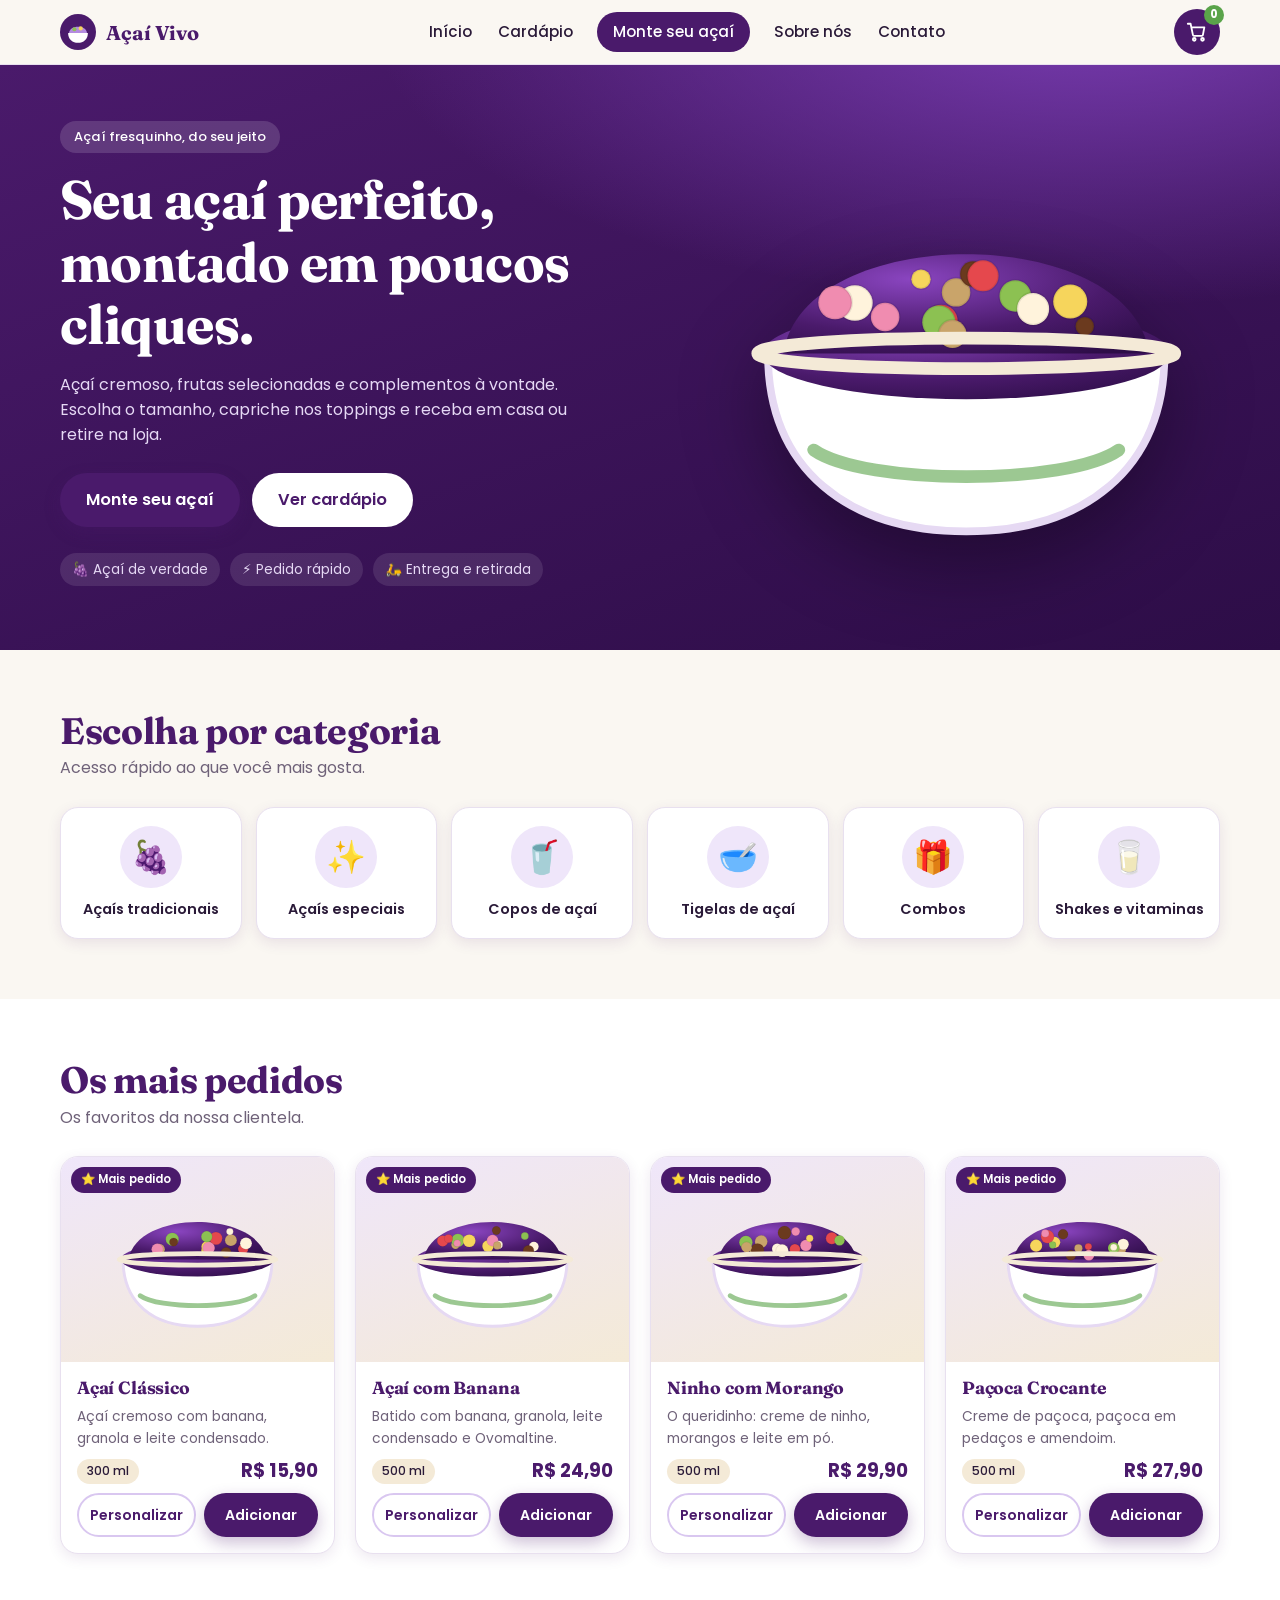
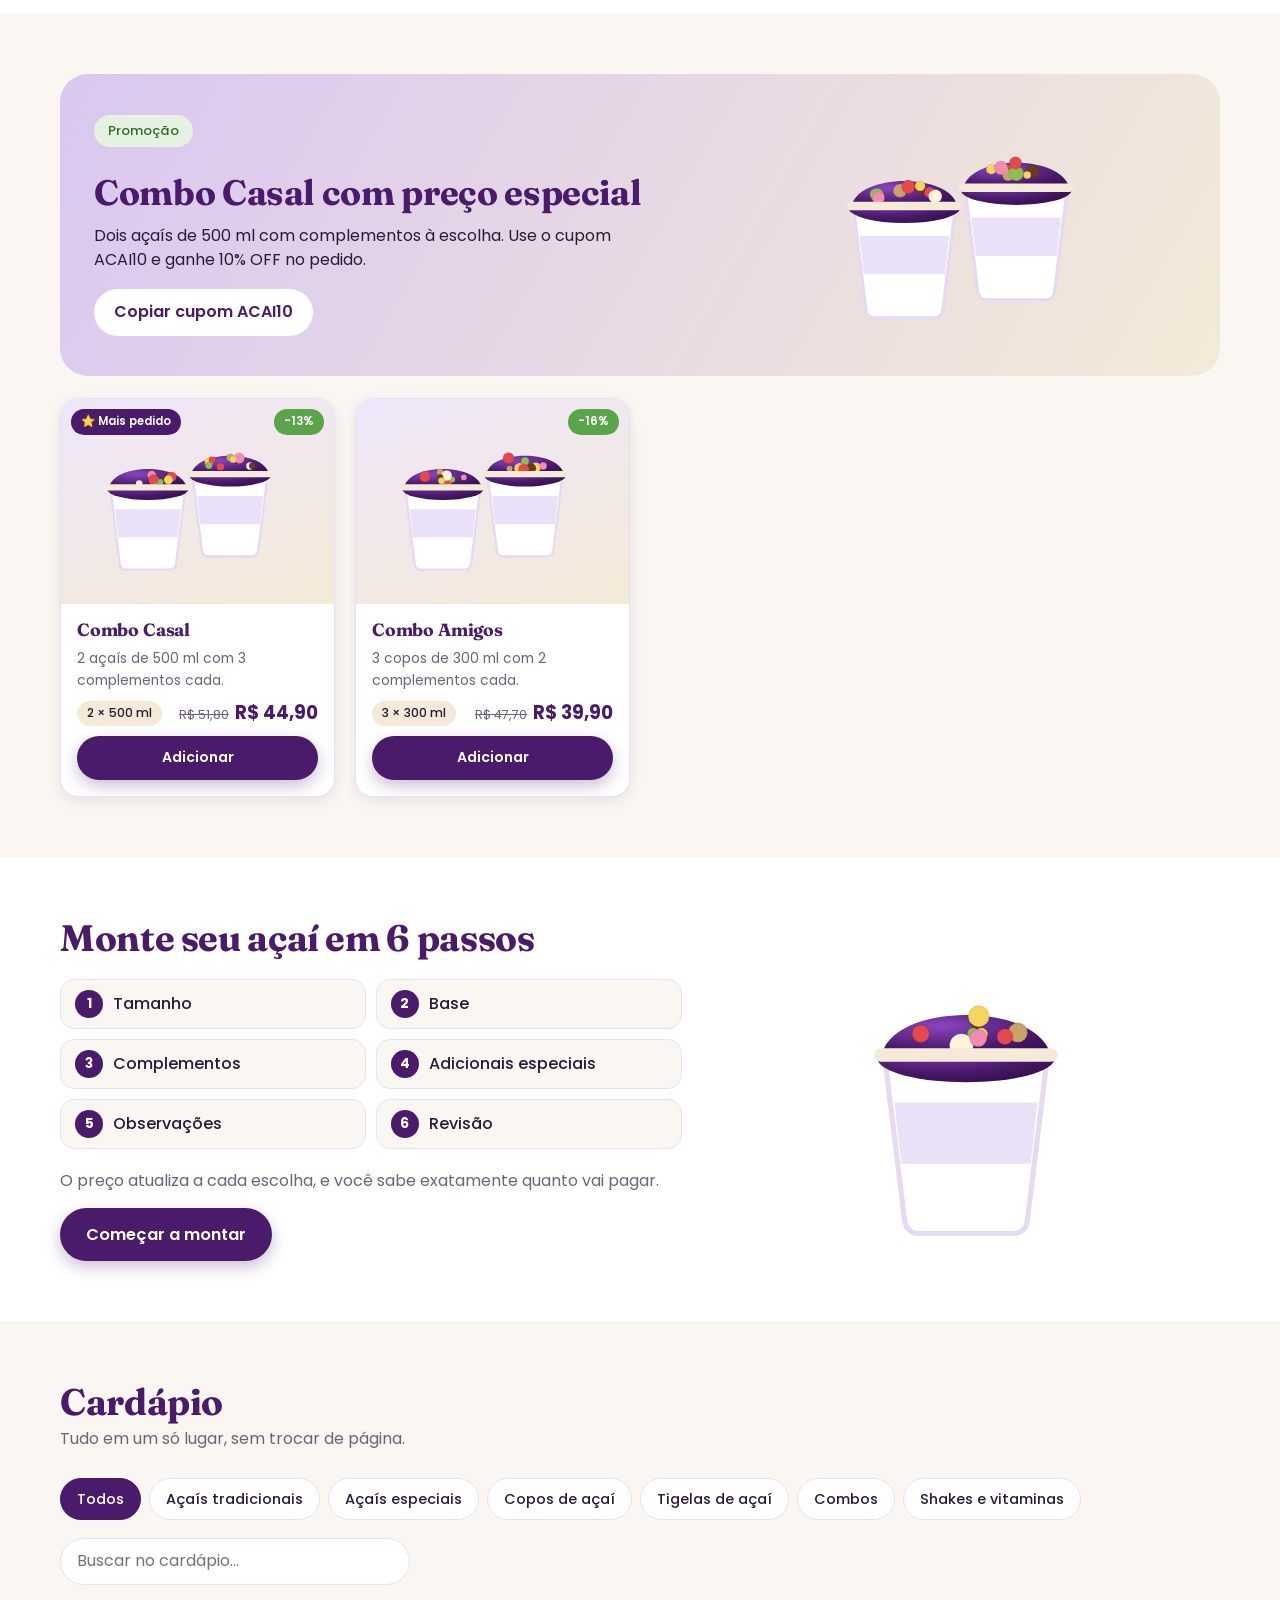
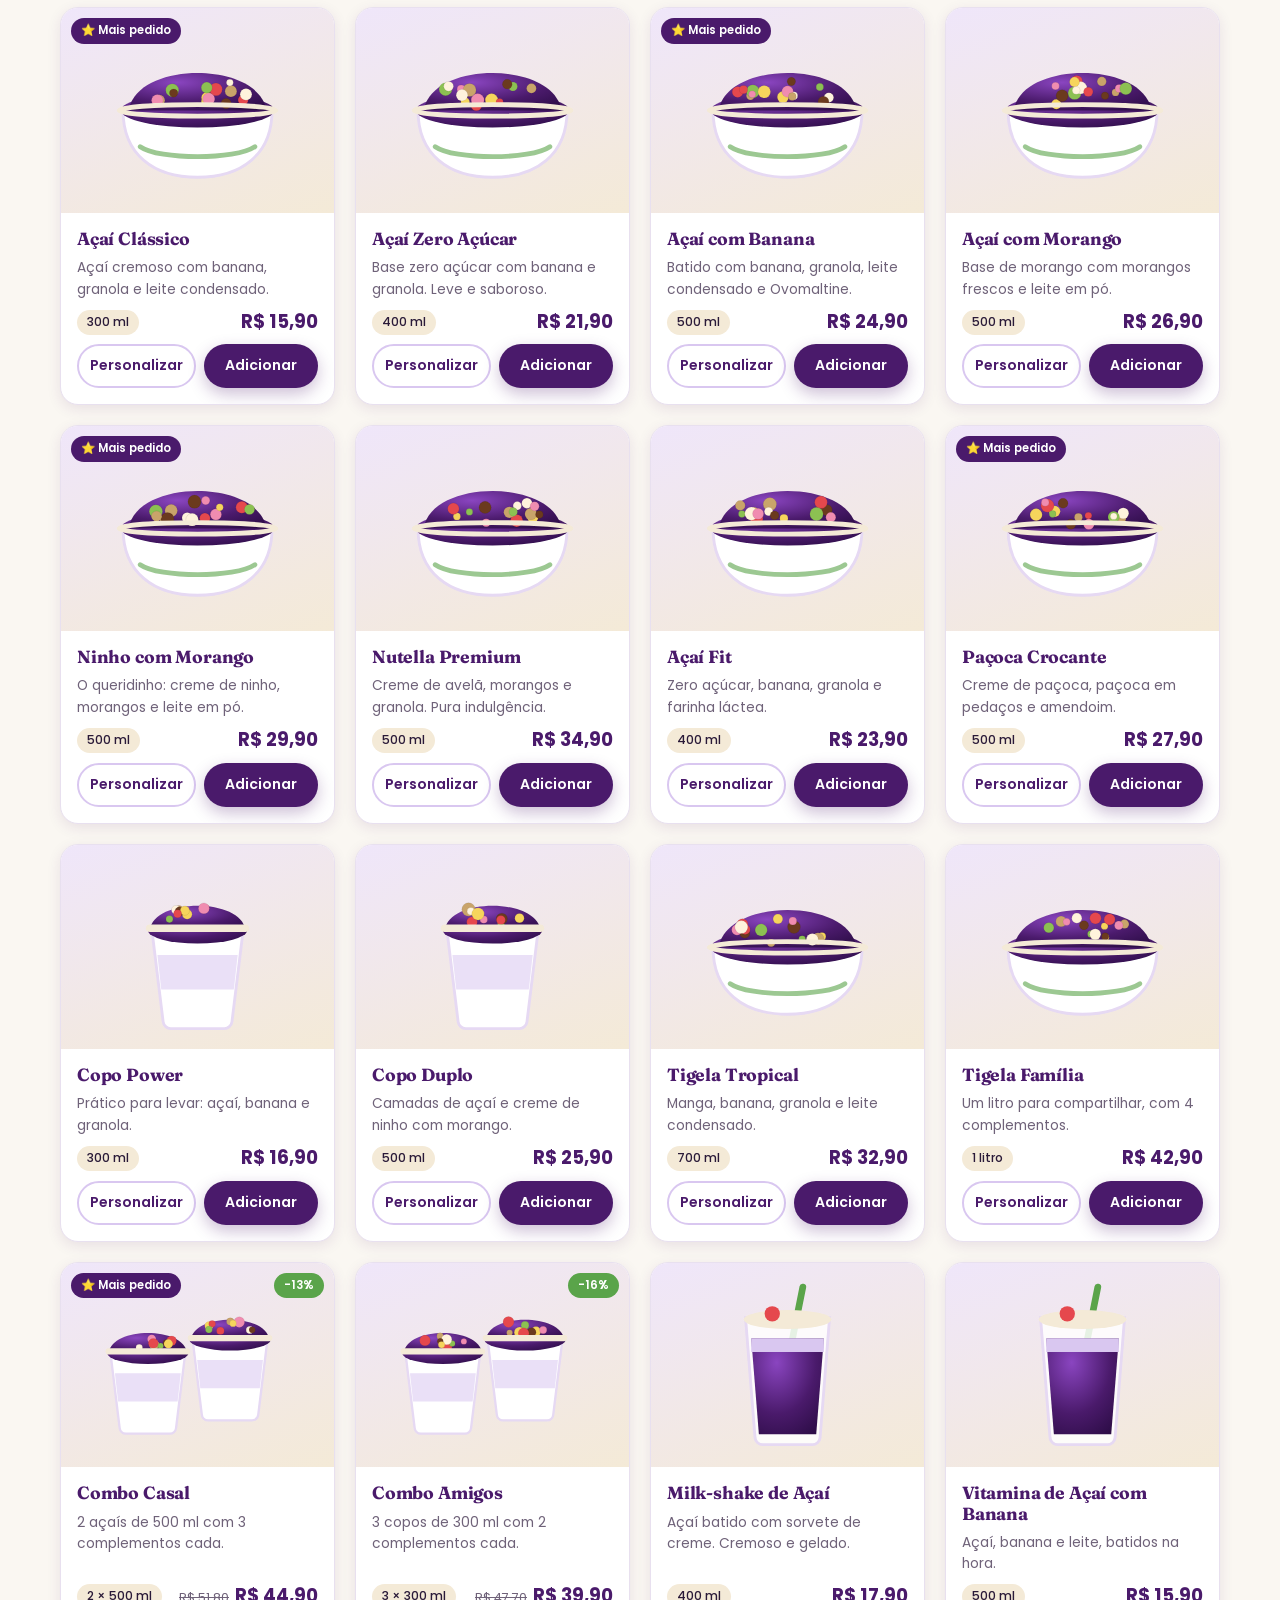
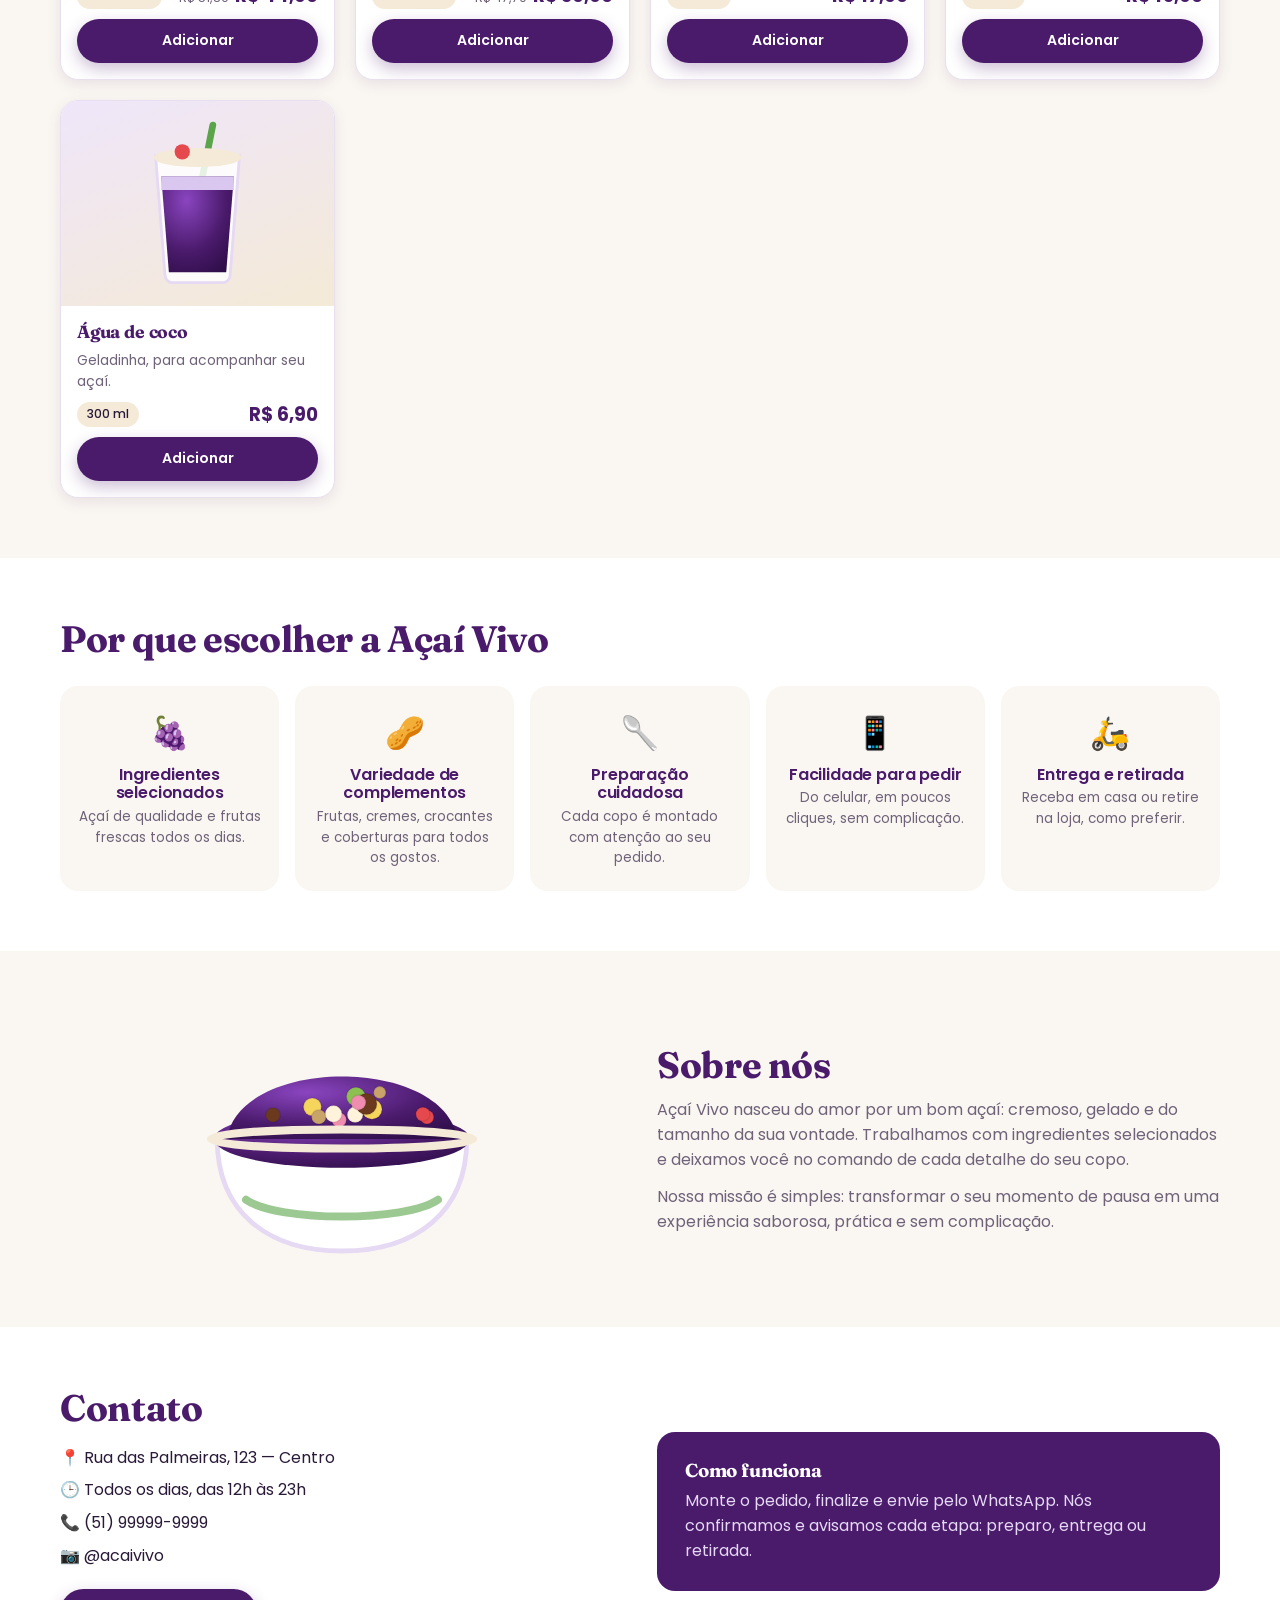
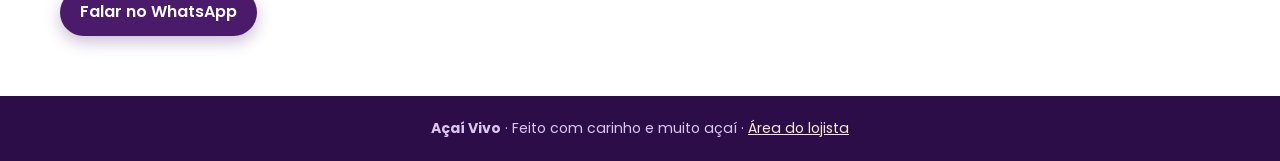
==== index.html @ ca44d5c8 "Publish Açaí Vivo website Co-authored-by: Copilot <223556219+Copilot@users.noreply.github.com>" ====
<!doctype html>
<html lang="pt-BR">
<head>
<meta charset="utf-8">
<meta name="viewport" content="width=device-width,initial-scale=1,viewport-fit=cover">
<title>Açaí Vivo | Açaiteria — Monte seu açaí online</title>
<meta name="description" content="Monte seu açaí do jeito que você gosta: escolha tamanho, base, complementos e peça por entrega ou retirada. Rápido, fácil e saboroso.">
<meta name="theme-color" content="#4a1a6b">
<meta property="og:type" content="website">
<meta property="og:title" content="Açaí Vivo — Monte seu açaí online">
<meta property="og:description" content="Escolha o tamanho, a base e os complementos e peça em poucos cliques.">
<link rel="preconnect" href="https://fonts.googleapis.com">
<link rel="preconnect" href="https://fonts.gstatic.com" crossorigin>
<link href="https://fonts.googleapis.com/css2?family=Fraunces:opsz,wght@9..144,600;9..144,700&family=Poppins:wght@400;500;600;700&display=swap" rel="stylesheet">
<link rel="stylesheet" href="styles.css">
<script type="application/ld+json">
{"@context":"https://schema.org","@type":"IceCreamShop","name":"Açaí Vivo","servesCuisine":"Açaí","priceRange":"$$","address":{"@type":"PostalAddress","streetAddress":"Rua das Palmeiras, 123","addressCountry":"BR"},"openingHours":"Mo-Su 12:00-23:00","acceptsReservations":false}
</script>
</head>
<body>
<a class="skip" href="#cardapio">Ir para o cardápio</a>

<header class="top" id="top">
  <div class="wrap top-in">
    <a class="logo" href="#inicio" aria-label="Início">
      <svg viewBox="0 0 40 40" width="36" height="36" aria-hidden="true"><circle cx="20" cy="20" r="20" fill="#4a1a6b"/><path d="M9 21h22c0 7-5 11-11 11S9 28 9 21z" fill="#fff"/><path d="M10 21c1-9 19-9 20 0z" fill="#b48be0"/><circle cx="16" cy="17" r="2.3" fill="#8cc152"/><circle cx="23" cy="16" r="2.3" fill="#f6d55c"/></svg>
      <span data-store>Açaí Vivo</span>
    </a>
    <nav class="nav" id="nav" aria-label="Principal">
      <a href="#inicio">Início</a>
      <a href="#cardapio">Cardápio</a>
      <a href="#monte" class="nav-cta">Monte seu açaí</a>
      <a href="#sobre">Sobre nós</a>
      <a href="#contato">Contato</a>
    </nav>
    <div class="top-actions">
      <button class="cart-btn" data-act="cart-open" aria-label="Abrir carrinho">
        <svg viewBox="0 0 24 24" width="22" height="22" fill="none" stroke="currentColor" stroke-width="2" stroke-linecap="round" stroke-linejoin="round" aria-hidden="true"><circle cx="9" cy="20" r="1.5"/><circle cx="18" cy="20" r="1.5"/><path d="M2 3h3l2.6 12.4a1 1 0 0 0 1 .8h8.8a1 1 0 0 0 1-.8L20 7H6"/></svg>
        <span class="count" id="cartCount">0</span>
      </button>
      <button class="burger" data-act="toggle-nav" aria-label="Menu" aria-expanded="false"><span></span><span></span><span></span></button>
    </div>
  </div>
  <div class="closed-bar" id="closedBar" hidden>Estamos fechados no momento. Você pode montar o pedido, mas ele só poderá ser finalizado quando abrirmos.</div>
</header>

<main>
<section class="hero" id="inicio">
  <div class="wrap hero-in">
    <div class="hero-text">
      <span class="eyebrow">Açaí fresquinho, do seu jeito</span>
      <h1>Seu açaí perfeito,<br>montado em poucos cliques.</h1>
      <p>Açaí cremoso, frutas selecionadas e complementos à vontade. Escolha o tamanho, capriche nos toppings e receba em casa ou retire na loja.</p>
      <div class="hero-btns">
        <button class="btn primary lg" data-act="open-builder">Monte seu açaí</button>
        <a class="btn light lg" href="#cardapio">Ver cardápio</a>
      </div>
      <button class="repeat" id="repeatBtn" data-act="repeat" hidden>↻ Repetir meu último pedido</button>
      <ul class="hero-badges">
        <li>🍇 Açaí de verdade</li><li>⚡ Pedido rápido</li><li>🛵 Entrega e retirada</li>
      </ul>
    </div>
    <div class="hero-art" id="heroArt" aria-hidden="true"></div>
  </div>
</section>

<section class="sec" id="categorias">
  <div class="wrap">
    <div class="sec-head"><h2>Escolha por categoria</h2><p>Acesso rápido ao que você mais gosta.</p></div>
    <div class="cats" id="catGrid"></div>
  </div>
</section>

<section class="sec alt" id="populares">
  <div class="wrap">
    <div class="sec-head"><h2>Os mais pedidos</h2><p>Os favoritos da nossa clientela.</p></div>
    <div class="grid" id="popularGrid"></div>
  </div>
</section>

<section class="sec" id="promo">
  <div class="wrap">
    <div class="promo-box">
      <div>
        <span class="eyebrow dark">Promoção</span>
        <h2 id="promoTitle"></h2>
        <p id="promoText"></p>
        <button class="btn light" data-act="copy-code" id="promoCode"></button>
      </div>
      <div class="promo-art" id="promoArt" aria-hidden="true"></div>
    </div>
    <div class="grid" id="promoGrid" style="margin-top:22px"></div>
  </div>
</section>

<section class="sec alt" id="monte">
  <div class="wrap build-cta">
    <div>
      <h2>Monte seu açaí em 6 passos</h2>
      <ol class="steps-list">
        <li><b>1</b> Tamanho</li><li><b>2</b> Base</li><li><b>3</b> Complementos</li>
        <li><b>4</b> Adicionais especiais</li><li><b>5</b> Observações</li><li><b>6</b> Revisão</li>
      </ol>
      <p class="muted">O preço atualiza a cada escolha, e você sabe exatamente quanto vai pagar.</p>
      <button class="btn primary lg" data-act="open-builder">Começar a montar</button>
    </div>
    <div class="build-art" id="buildArt" aria-hidden="true"></div>
  </div>
</section>

<section class="sec" id="cardapio">
  <div class="wrap">
    <div class="sec-head"><h2>Cardápio</h2><p>Tudo em um só lugar, sem trocar de página.</p></div>
    <div class="menu-tools">
      <div class="chips" id="menuFilters" role="tablist" aria-label="Filtrar por categoria"></div>
      <input type="search" id="menuSearch" placeholder="Buscar no cardápio…" aria-label="Buscar no cardápio">
    </div>
    <div class="grid" id="menuGrid"></div>
    <p class="muted center" id="menuEmpty" hidden>Nenhum item encontrado. Tente outra busca ou categoria.</p>
  </div>
</section>

<section class="sec alt" id="diferenciais">
  <div class="wrap">
    <div class="sec-head"><h2>Por que escolher a <span data-store>Açaí Vivo</span></h2></div>
    <div class="perks">
      <div><i>🍇</i><h3>Ingredientes selecionados</h3><p>Açaí de qualidade e frutas frescas todos os dias.</p></div>
      <div><i>🥜</i><h3>Variedade de complementos</h3><p>Frutas, cremes, crocantes e coberturas para todos os gostos.</p></div>
      <div><i>🥄</i><h3>Preparação cuidadosa</h3><p>Cada copo é montado com atenção ao seu pedido.</p></div>
      <div><i>📱</i><h3>Facilidade para pedir</h3><p>Do celular, em poucos cliques, sem complicação.</p></div>
      <div><i>🛵</i><h3>Entrega e retirada</h3><p>Receba em casa ou retire na loja, como preferir.</p></div>
    </div>
  </div>
</section>

<section class="sec" id="sobre">
  <div class="wrap about">
    <div class="about-art" id="aboutArt" aria-hidden="true"></div>
    <div>
      <h2>Sobre nós</h2>
      <p><span data-store>Açaí Vivo</span> nasceu do amor por um bom açaí: cremoso, gelado e do tamanho da sua vontade. Trabalhamos com ingredientes selecionados e deixamos você no comando de cada detalhe do seu copo.</p>
      <p>Nossa missão é simples: transformar o seu momento de pausa em uma experiência saborosa, prática e sem complicação.</p>
    </div>
  </div>
</section>

<section class="sec alt" id="contato">
  <div class="wrap contact">
    <div>
      <h2>Contato</h2>
      <ul class="clist">
        <li>📍 <span id="cAddress"></span></li>
        <li>🕒 <span id="cHours"></span></li>
        <li>📞 <span id="cPhone"></span></li>
        <li>📷 <span id="cInsta"></span></li>
      </ul>
      <a class="btn primary" id="cWa" target="_blank" rel="noopener">Falar no WhatsApp</a>
    </div>
    <div class="contact-card">
      <h3>Como funciona</h3>
      <p>Monte o pedido, finalize e envie pelo WhatsApp. Nós confirmamos e avisamos cada etapa: preparo, entrega ou retirada.</p>
    </div>
  </div>
</section>
</main>

<footer class="foot">
  <div class="wrap">
    <b data-store>Açaí Vivo</b> · Feito com carinho e muito açaí · <a href="admin.html">Área do lojista</a>
  </div>
</footer>

<button class="fab" id="fab" data-act="cart-open" hidden>
  <span>🛒 <b id="fabCount">0</b> item(ns)</span><span id="fabTotal">R$ 0,00</span><span class="fab-go">Ver carrinho →</span>
</button>

<!-- Carrinho -->
<div class="overlay drawer" id="cart" hidden role="dialog" aria-modal="true" aria-label="Carrinho"></div>
<!-- Montagem -->
<div class="overlay full" id="builder" hidden role="dialog" aria-modal="true" aria-label="Monte seu açaí"></div>
<!-- Checkout -->
<div class="overlay full" id="checkout" hidden role="dialog" aria-modal="true" aria-label="Finalizar pedido"></div>
<div class="toast" id="toast" role="status" aria-live="polite"></div>

<script src="data.js"></script>
<script src="app.js"></script>
</body>
</html>
---- styles.css ----
:root{
  --purple:#4a1a6b;--purple2:#6b2fa0;--purple3:#2d0d47;--lilac:#d9c7f0;--lilac2:#efe6fa;
  --off:#faf7f2;--cream:#f4ead7;--green:#5aa44a;--green2:#e6f2e0;--red:#d6455d;--ink:#2a1a38;--muted:#6f6279;
  --line:#e8e0ef;--radius:18px;--shadow:0 10px 30px rgba(74,26,107,.12);--shadow2:0 4px 14px rgba(74,26,107,.1);
  --f-head:'Fraunces',Georgia,serif;--f-body:'Poppins',system-ui,-apple-system,'Segoe UI',sans-serif;
}
*{box-sizing:border-box;margin:0;padding:0}
html{scroll-behavior:smooth;scroll-padding-top:72px}
body{font-family:var(--f-body);color:var(--ink);background:var(--off);line-height:1.55;-webkit-font-smoothing:antialiased}
body.lock{overflow:hidden}
img,svg{display:block;max-width:100%}
button{font:inherit;cursor:pointer;border:0;background:none;color:inherit}
input,textarea,select{font:inherit;color:inherit}
a{color:inherit}
h1,h2,h3{font-family:var(--f-head);line-height:1.15;letter-spacing:-.01em}
.wrap{width:min(1160px,100% - 32px);margin-inline:auto}
.muted{color:var(--muted)}.center{text-align:center}
.skip{position:absolute;left:-999px}.skip:focus{left:8px;top:8px;background:#fff;padding:8px 12px;z-index:99}
:focus-visible{outline:3px solid var(--green);outline-offset:2px}

/* Botões */
.btn{display:inline-flex;align-items:center;justify-content:center;gap:8px;padding:11px 20px;border-radius:999px;font-weight:600;text-decoration:none;transition:transform .15s,box-shadow .2s,background .2s;min-height:44px;text-align:center}
.btn:active{transform:scale(.97)}
.btn.primary{background:var(--purple);color:#fff;box-shadow:0 6px 16px rgba(74,26,107,.28)}
.btn.primary:hover{background:var(--purple2)}
.btn.green{background:var(--green);color:#fff}
.btn.ghost{border:2px solid var(--lilac);color:var(--purple);background:#fff}
.btn.ghost:hover{border-color:var(--purple)}
.btn.light{background:#fff;color:var(--purple)}
.btn.danger{background:#fdecef;color:var(--red)}
.btn.lg{padding:14px 26px;font-size:1.02rem;min-height:52px}
.btn.sm{padding:6px 12px;min-height:34px;font-size:.85rem}
.btn[disabled]{opacity:.5;cursor:not-allowed;box-shadow:none}
.icon-btn{width:42px;height:42px;border-radius:50%;display:grid;place-items:center;font-size:1.15rem;background:var(--lilac2);color:var(--purple)}

/* Header */
.top{position:sticky;top:0;z-index:40;background:rgba(250,247,242,.92);backdrop-filter:blur(10px);border-bottom:1px solid var(--line)}
.top-in{display:flex;align-items:center;justify-content:space-between;gap:12px;height:64px}
.logo{display:flex;align-items:center;gap:10px;text-decoration:none;font-family:var(--f-head);font-weight:700;font-size:1.25rem;color:var(--purple)}
.nav{display:flex;gap:22px;align-items:center}
.nav a{text-decoration:none;font-weight:500;font-size:.95rem;color:var(--ink);padding:6px 2px;position:relative}
.nav a:hover{color:var(--purple2)}
.nav-cta{background:var(--purple);color:#fff!important;padding:8px 16px!important;border-radius:999px}
.top-actions{display:flex;align-items:center;gap:8px}
.cart-btn{position:relative;width:46px;height:46px;border-radius:50%;display:grid;place-items:center;background:var(--purple);color:#fff}
.cart-btn .count{position:absolute;top:-4px;right:-4px;min-width:20px;height:20px;border-radius:10px;background:var(--green);color:#fff;font-size:.72rem;font-weight:700;display:grid;place-items:center;padding:0 5px}
.cart-btn.bump{animation:bump .35s}
@keyframes bump{40%{transform:scale(1.18)}}
.burger{display:none;width:44px;height:44px;border-radius:50%;flex-direction:column;gap:5px;align-items:center;justify-content:center}
.burger span{width:20px;height:2px;background:var(--purple);border-radius:2px;transition:.2s}
.closed-bar{background:var(--purple3);color:#fff;text-align:center;font-size:.85rem;padding:8px 16px}

/* Hero */
.hero{background:radial-gradient(1200px 500px at 85% -10%,#7a3db3 0,transparent 60%),linear-gradient(160deg,var(--purple) 0,var(--purple3) 100%);color:#fff;overflow:hidden}
.hero-in{display:grid;grid-template-columns:1.1fr .9fr;gap:30px;align-items:center;padding:56px 0 64px}
.eyebrow{display:inline-block;background:rgba(255,255,255,.14);padding:6px 14px;border-radius:999px;font-size:.82rem;font-weight:500;margin-bottom:16px}
.eyebrow.dark{background:var(--green2);color:#2f6b24}
.hero h1{font-size:clamp(2rem,5.2vw,3.4rem);margin-bottom:16px}
.hero p{color:#e6d9f5;max-width:520px;margin-bottom:26px}
.hero-btns{display:flex;gap:12px;flex-wrap:wrap}
.repeat{margin-top:16px;color:var(--cream);text-decoration:underline;font-size:.92rem}
.hero-badges{display:flex;gap:10px;flex-wrap:wrap;list-style:none;margin-top:26px;font-size:.85rem;color:#e6d9f5}
.hero-badges li{background:rgba(255,255,255,.1);padding:6px 12px;border-radius:999px}
.hero-art{position:relative;animation:float 6s ease-in-out infinite}
.hero-art svg{width:100%;filter:drop-shadow(0 30px 40px rgba(0,0,0,.35))}
@keyframes float{50%{transform:translateY(-10px)}}

/* Seções */
.sec{padding:60px 0}
.sec.alt{background:#fff}
.sec-head{margin-bottom:26px}
.sec-head h2,.about h2,.contact h2,.build-cta h2{font-size:clamp(1.6rem,3.6vw,2.3rem);color:var(--purple)}
.sec-head p{color:var(--muted);margin-top:4px}
.cats{display:grid;grid-template-columns:repeat(6,1fr);gap:14px}
.cat{display:flex;flex-direction:column;align-items:center;gap:10px;background:#fff;border:1px solid var(--line);border-radius:var(--radius);padding:18px 10px;font-weight:600;font-size:.9rem;text-align:center;transition:.2s;box-shadow:var(--shadow2)}
.cat:hover{transform:translateY(-4px);border-color:var(--purple2)}
.cat i{font-style:normal;font-size:2rem;width:62px;height:62px;border-radius:50%;background:var(--lilac2);display:grid;place-items:center}

/* Cards */
.grid{display:grid;grid-template-columns:repeat(auto-fill,minmax(250px,1fr));gap:20px}
.card{background:#fff;border:1px solid var(--line);border-radius:var(--radius);overflow:hidden;display:flex;flex-direction:column;box-shadow:var(--shadow2);transition:transform .2s,box-shadow .2s}
.card:hover{transform:translateY(-4px);box-shadow:var(--shadow)}
.card.off{opacity:.6}
.card-art{position:relative;background:linear-gradient(160deg,var(--lilac2),var(--cream));aspect-ratio:4/3;display:grid;place-items:center;padding:14px}
.card-art svg,.card-art img{width:78%;height:100%;object-fit:contain}
.card-art img{width:100%;object-fit:cover;position:absolute;inset:0}
.badge{position:absolute;top:10px;left:10px;z-index:1;background:var(--purple);color:#fff;font-size:.72rem;font-weight:600;padding:4px 10px;border-radius:999px}
.badge.sale{left:auto;right:10px;background:var(--green)}
.card-body{padding:16px;display:flex;flex-direction:column;gap:8px;flex:1}
.card-body h3{font-size:1.1rem;color:var(--purple)}
.card-body p{font-size:.86rem;flex:1}
.meta{display:flex;align-items:center;justify-content:space-between;gap:8px}
.chip{background:var(--cream);font-size:.76rem;padding:3px 10px;border-radius:999px;font-weight:500}
.price b{font-size:1.15rem;color:var(--purple)}
.price s{font-size:.8rem;color:var(--muted);margin-right:6px}
.actions{display:flex;gap:8px}
.actions .btn{flex:1;padding:9px 10px;font-size:.88rem}

.promo-box{display:grid;grid-template-columns:1.2fr .8fr;gap:20px;align-items:center;background:linear-gradient(120deg,var(--lilac) 0,var(--cream) 100%);border-radius:28px;padding:34px;overflow:hidden}
.promo-box h2{font-size:clamp(1.5rem,3.4vw,2.2rem);color:var(--purple);margin:10px 0}
.promo-box p{margin-bottom:16px;max-width:520px}
.promo-art svg{width:min(260px,100%);margin-inline:auto}
.build-cta{display:grid;grid-template-columns:1.1fr .9fr;gap:30px;align-items:center}
.build-art svg{width:min(340px,100%);margin-inline:auto}
.steps-list{list-style:none;display:grid;grid-template-columns:repeat(2,1fr);gap:10px;margin:20px 0}
.steps-list li{background:var(--off);border:1px solid var(--line);border-radius:14px;padding:10px 14px;font-weight:500;display:flex;align-items:center;gap:10px}
.steps-list b{width:28px;height:28px;border-radius:50%;background:var(--purple);color:#fff;display:grid;place-items:center;font-size:.85rem}
.build-cta .btn{margin-top:14px}
.menu-tools{display:flex;gap:14px;flex-wrap:wrap;align-items:center;justify-content:space-between;margin-bottom:22px}
.chips{display:flex;gap:8px;overflow-x:auto;padding-bottom:4px;scrollbar-width:none}
.chips::-webkit-scrollbar{display:none}
.chips button{white-space:nowrap;padding:9px 16px;border-radius:999px;background:#fff;border:1px solid var(--line);font-weight:500;font-size:.9rem;min-height:40px}
.chips button.on{background:var(--purple);color:#fff;border-color:var(--purple)}
#menuSearch{padding:10px 16px;border-radius:999px;border:1px solid var(--line);min-width:220px;background:#fff}
.perks{display:grid;grid-template-columns:repeat(5,1fr);gap:16px}
.perks div{background:var(--off);border-radius:var(--radius);padding:22px 16px;text-align:center}
.perks i{font-style:normal;font-size:2rem}
.perks h3{font-size:1rem;margin:8px 0 4px;color:var(--purple);font-family:var(--f-body);font-weight:600}
.perks p{font-size:.84rem;color:var(--muted)}
.about,.contact{display:grid;grid-template-columns:1fr 1fr;gap:34px;align-items:center}
.about p{margin-top:12px;color:var(--muted)}
.about-art svg{width:min(320px,100%);margin-inline:auto}
.clist{list-style:none;margin:16px 0 20px;display:grid;gap:8px}
.contact-card{background:var(--purple);color:#fff;border-radius:var(--radius);padding:28px}
.contact-card h3{margin-bottom:8px}
.contact-card p{color:#e6d9f5}
.foot{background:var(--purple3);color:#d9c7f0;padding:22px 0;text-align:center;font-size:.88rem;padding-bottom:calc(22px + env(safe-area-inset-bottom))}
.foot a{color:var(--cream)}

/* FAB mobile */
.fab{position:fixed;left:12px;right:12px;bottom:calc(12px + env(safe-area-inset-bottom));z-index:35;background:var(--purple);color:#fff;border-radius:16px;padding:14px 18px;display:none;align-items:center;justify-content:space-between;gap:10px;box-shadow:0 10px 30px rgba(45,13,71,.4);font-weight:600}
.fab .fab-go{background:var(--green);padding:6px 12px;border-radius:999px;font-size:.85rem}

/* Overlays */
.overlay{position:fixed;inset:0;z-index:60;background:rgba(30,10,45,.55);animation:fade .2s}
.overlay[hidden]{display:none}
@keyframes fade{from{opacity:0}}
.drawer{display:flex;justify-content:flex-end}
.drawer .panel{width:min(440px,100%);height:100%;background:var(--off);display:flex;flex-direction:column;animation:slide .25s}
@keyframes slide{from{transform:translateX(40px);opacity:0}}
.panel-head{display:flex;align-items:center;justify-content:space-between;padding:16px 18px;background:#fff;border-bottom:1px solid var(--line)}
.panel-head h2{font-size:1.3rem;color:var(--purple)}
.panel-body{flex:1;overflow-y:auto;padding:16px 18px}
.panel-foot{padding:14px 18px calc(14px + env(safe-area-inset-bottom));background:#fff;border-top:1px solid var(--line);display:grid;gap:10px}
.empty{text-align:center;padding:40px 10px}
.empty i{font-size:3rem;font-style:normal}
.ci{background:#fff;border:1px solid var(--line);border-radius:14px;padding:12px;margin-bottom:12px}
.ci-top{display:flex;justify-content:space-between;gap:10px}
.ci h4{font-size:.98rem;color:var(--purple)}
.ci ul{list-style:none;margin:6px 0;font-size:.82rem;color:var(--muted)}
.ci .note{font-size:.8rem;background:var(--cream);padding:4px 8px;border-radius:8px;margin-bottom:6px}
.ci-bot{display:flex;align-items:center;justify-content:space-between;gap:8px;flex-wrap:wrap}
.qty{display:inline-flex;align-items:center;gap:2px;background:var(--lilac2);border-radius:999px}
.qty button{width:34px;height:34px;border-radius:50%;font-weight:700;color:var(--purple);font-size:1.1rem}
.qty span{min-width:22px;text-align:center;font-weight:600}
.link{color:var(--purple2);text-decoration:underline;font-size:.85rem;padding:6px}
.link.red{color:var(--red)}
.seg{display:grid;grid-template-columns:1fr 1fr;background:var(--lilac2);border-radius:999px;padding:4px;margin-bottom:12px}
.seg button{padding:9px;border-radius:999px;font-weight:600;font-size:.9rem}
.seg button.on{background:var(--purple);color:#fff}
.coupon{display:flex;gap:8px;margin-bottom:6px}
.coupon input{flex:1;padding:10px 14px;border:1px solid var(--line);border-radius:999px;text-transform:uppercase;min-width:0}
.cmsg{font-size:.8rem;margin-bottom:10px}.cmsg.ok{color:#2f6b24}.cmsg.bad{color:var(--red)}
.sum{display:grid;gap:6px;font-size:.92rem}
.sum div{display:flex;justify-content:space-between}
.sum .tot{font-size:1.2rem;font-weight:700;color:var(--purple);border-top:1px dashed var(--line);padding-top:8px;margin-top:4px}
.sum .disc{color:#2f6b24}
.sugg{background:var(--green2);border-radius:14px;padding:10px 12px;margin-top:6px;font-size:.84rem}
.sugg-row{display:flex;justify-content:space-between;align-items:center;gap:8px;margin-top:6px}

/* Builder */
.overlay.full{background:var(--off)}
.b-wrap{height:100%;display:grid;grid-template-columns:1fr 340px}
.b-main{display:flex;flex-direction:column;min-height:0;height:100%}
.b-head{display:flex;align-items:center;gap:12px;padding:12px 16px;background:#fff;border-bottom:1px solid var(--line)}
.b-head>div{flex:1;min-width:0}
.b-head h2{font-size:1.15rem;color:var(--purple);white-space:nowrap;overflow:hidden;text-overflow:ellipsis}
.b-head small{color:var(--muted)}
.stepper{display:flex;list-style:none;background:#fff;padding:6px 10px;gap:4px;overflow-x:auto}
.stepper li{flex:1;min-width:0}
.stepper button{width:100%;display:flex;flex-direction:column;align-items:center;gap:2px;font-size:.7rem;color:var(--muted);padding:4px 2px}
.stepper button[disabled]{cursor:default}
.stepper i{font-style:normal;width:28px;height:28px;border-radius:50%;display:grid;place-items:center;background:var(--lilac2);font-weight:700;font-size:.82rem;transition:.2s}
.stepper li.ok i{background:var(--lilac);color:var(--purple)}
.stepper li.on i{background:var(--purple);color:#fff;transform:scale(1.1)}
.stepper li.on button{color:var(--purple);font-weight:600}
.progress{height:4px;background:var(--lilac2)}
.progress span{display:block;height:100%;background:var(--green);transition:width .3s}
.b-body{flex:1;overflow-y:auto;padding:18px 16px 24px;scroll-behavior:auto}
.b-body h3.q{font-size:1.4rem;color:var(--purple);margin-bottom:4px}
.b-body .sub{color:var(--muted);font-size:.9rem;margin-bottom:16px}
.b-bar{display:flex;align-items:center;justify-content:space-between;gap:12px;padding:12px 16px calc(12px + env(safe-area-inset-bottom));background:#fff;border-top:1px solid var(--line);box-shadow:0 -6px 20px rgba(74,26,107,.08)}
.b-bar small{display:block;color:var(--muted);font-size:.74rem;line-height:1}
.b-bar b{font-size:1.4rem;color:var(--purple)}
.b-bar .pair{display:flex;gap:8px}
.b-side{background:#fff;border-left:1px solid var(--line);padding:20px;overflow-y:auto}
.b-side h3{color:var(--purple);margin-bottom:12px}
.sizes{display:grid;grid-template-columns:repeat(auto-fill,minmax(150px,1fr));gap:12px}
.size{position:relative;display:flex;flex-direction:column;align-items:center;gap:4px;background:#fff;border:2px solid var(--line);border-radius:var(--radius);padding:14px 8px;transition:.15s}
.size.sel,.opt.sel{border-color:var(--purple);background:var(--lilac2);box-shadow:0 0 0 3px rgba(107,47,160,.15)}
.size.sel::after,.opt.sel::after{content:"✓";position:absolute;top:8px;right:8px;width:22px;height:22px;border-radius:50%;background:var(--purple);color:#fff;font-size:.8rem;display:grid;place-items:center}
.size-art{height:84px;display:grid;place-items:end center}
.size-art svg{height:100%;width:auto;transform:scale(var(--s));transform-origin:bottom}
.size b{font-size:1.05rem;color:var(--purple)}
.size em{font-style:normal;font-weight:600}
.size small{color:var(--muted);font-size:.74rem;text-align:center}
.opts{display:grid;gap:10px}
.opt{position:relative;display:flex;justify-content:space-between;align-items:center;gap:10px;background:#fff;border:2px solid var(--line);border-radius:14px;padding:14px 16px;text-align:left;font-weight:500;min-height:56px}
.opt small{color:var(--muted);font-weight:400}
.opt.sel::after{right:auto;left:auto;position:static;flex:none}
.opt[disabled]{opacity:.5}
.tag{font-size:.74rem;font-weight:600;padding:3px 9px;border-radius:999px;background:var(--green2);color:#2f6b24;white-space:nowrap}
.tag.paid{background:var(--cream);color:#7a5a1c}
.pill{display:inline-flex;gap:8px;flex-wrap:wrap;margin-bottom:14px;position:sticky;top:-18px;z-index:2;background:var(--off);padding:6px 0}
.pill span{background:#fff;border:1px solid var(--line);padding:5px 12px;border-radius:999px;font-size:.8rem;font-weight:500}
.pill span.full{background:var(--purple);color:#fff;border-color:var(--purple)}
.grp h3{font-family:var(--f-body);font-weight:600;font-size:1rem;margin:16px 0 8px;color:var(--purple)}
.grp h3 small{color:var(--muted);font-weight:400}
.tops{display:grid;grid-template-columns:repeat(auto-fill,minmax(150px,1fr));gap:10px}
.top-c{position:relative;background:#fff;border:2px solid var(--line);border-radius:14px;padding:10px 8px;display:flex;flex-direction:column;align-items:center;gap:4px;text-align:center;transition:.15s;cursor:pointer;min-height:112px}
.top-c .em{font-size:1.8rem;line-height:1}
.top-c b{font-size:.84rem;font-weight:600}
.top-c.sel{border-color:var(--purple);background:var(--lilac2)}
.top-c .q{position:absolute;top:6px;right:6px;min-width:24px;height:24px;border-radius:12px;background:var(--purple);color:#fff;font-size:.78rem;font-weight:700;display:grid;place-items:center;padding:0 6px}
.top-c .minus{position:absolute;top:4px;left:4px;width:28px;height:28px;border-radius:50%;background:#fff;border:1px solid var(--line);font-weight:700;color:var(--purple)}
.top-c:active{transform:scale(.96)}
.sp{display:flex;align-items:center;gap:12px;background:#fff;border:2px solid var(--line);border-radius:14px;padding:12px 14px;margin-bottom:10px}
.sp.sel{border-color:var(--purple);background:var(--lilac2)}
.sp .em{font-size:1.8rem}
.sp div.t{flex:1}
.sp small{color:var(--muted)}
textarea.note{width:100%;min-height:120px;padding:14px;border:2px solid var(--line);border-radius:14px;resize:vertical;background:#fff}
.hint{font-size:.8rem;color:var(--muted);margin-top:6px}
.warn{background:#fff6e0;border:1px solid #f0d68a;color:#6b5210;border-radius:12px;padding:10px 14px;margin-bottom:12px;font-size:.88rem}
.rev{background:#fff;border:1px solid var(--line);border-radius:var(--radius);padding:16px;display:grid;gap:10px}
.rev .row{display:flex;justify-content:space-between;gap:12px;font-size:.92rem}
.rev .row span:first-child{color:var(--muted)}
.rev .row span:last-child{text-align:right;font-weight:500}
.rev hr{border:0;border-top:1px dashed var(--line)}
.rev .total{font-size:1.2rem;color:var(--purple);font-weight:700}

/* Checkout */
.ck{max-width:760px;margin:0 auto;height:100%;display:flex;flex-direction:column}
.ck-body{flex:1;overflow-y:auto;padding:18px 16px 30px}
.fs{background:#fff;border:1px solid var(--line);border-radius:var(--radius);padding:16px;margin-bottom:16px}
.fs h3{font-size:1.1rem;color:var(--purple);margin-bottom:12px}
.f{display:grid;gap:4px;margin-bottom:12px}
.f label{font-size:.84rem;font-weight:500}
.f input,.f select{padding:12px 14px;border:2px solid var(--line);border-radius:12px;background:#fff;min-height:48px;width:100%}
.f input:focus{border-color:var(--purple2);outline:0}
.f.bad input{border-color:var(--red)}
.f .err{color:var(--red);font-size:.78rem;display:none}
.f.bad .err{display:block}
.row2{display:grid;grid-template-columns:1fr 1fr;gap:12px}
.row3{display:grid;grid-template-columns:2fr 1fr;gap:12px}
.radios{display:grid;gap:8px}
.radios.two{grid-template-columns:1fr 1fr}
.radio{display:flex;align-items:center;gap:10px;border:2px solid var(--line);border-radius:12px;padding:12px 14px;cursor:pointer;font-weight:500;min-height:50px}
.radio:has(input:checked){border-color:var(--purple);background:var(--lilac2)}
.radio input{accent-color:var(--purple);width:18px;height:18px}
.ok-box{text-align:center;padding:30px 16px}
.ok-box .big{font-size:3.4rem}
.ok-box h2{color:var(--purple);margin:8px 0}
.ok-box .num{display:inline-block;background:var(--cream);padding:6px 16px;border-radius:999px;font-weight:700;margin:6px 0 16px}
.ok-box .btns{display:grid;gap:10px;max-width:380px;margin:18px auto 0}

.toast{position:fixed;left:50%;bottom:90px;transform:translate(-50%,20px);background:var(--purple3);color:#fff;padding:12px 18px;border-radius:14px;font-size:.9rem;z-index:100;opacity:0;pointer-events:none;transition:.25s;max-width:min(92vw,460px);text-align:center;box-shadow:var(--shadow)}
.toast.show{opacity:1;transform:translate(-50%,0)}

/* Responsivo */
@media(max-width:960px){
  .cats{grid-template-columns:repeat(3,1fr)}
  .perks{grid-template-columns:repeat(2,1fr)}
  .b-wrap{grid-template-columns:1fr}
  .b-side{display:none}
}
@media(max-width:820px){
  .burger{display:flex}
  .nav{position:absolute;top:64px;left:0;right:0;background:var(--off);flex-direction:column;align-items:stretch;gap:0;padding:8px 16px 16px;border-bottom:1px solid var(--line);display:none}
  .nav.open{display:flex}
  .nav a{padding:12px 4px;border-bottom:1px solid var(--line)}
  .nav-cta{text-align:center;margin-top:8px;border:0!important}
  .hero-in,.promo-box,.build-cta,.about,.contact{grid-template-columns:1fr}
  .hero-in{padding:34px 0 40px}
  .hero-art{max-width:300px;margin:0 auto;order:-1}
  .sec{padding:44px 0}
  .fab.show{display:flex}
  body.has-fab{padding-bottom:84px}
  .toast{bottom:110px}
}
@media(max-width:520px){
  .cats{grid-template-columns:repeat(2,1fr)}
  .grid{grid-template-columns:1fr 1fr;gap:12px}
  .card-body{padding:12px}
  .card-body p{display:none}
  .actions{flex-direction:column}
  .perks{grid-template-columns:1fr}
  .steps-list{grid-template-columns:1fr}
  .row2,.row3{grid-template-columns:1fr}
  .stepper button span{display:none}
  .stepper li.on button span{display:block}
  .promo-box{padding:22px}
  .sizes{grid-template-columns:repeat(2,1fr)}
}
@media(prefers-reduced-motion:reduce){*{animation:none!important;transition:none!important;scroll-behavior:auto!important}}
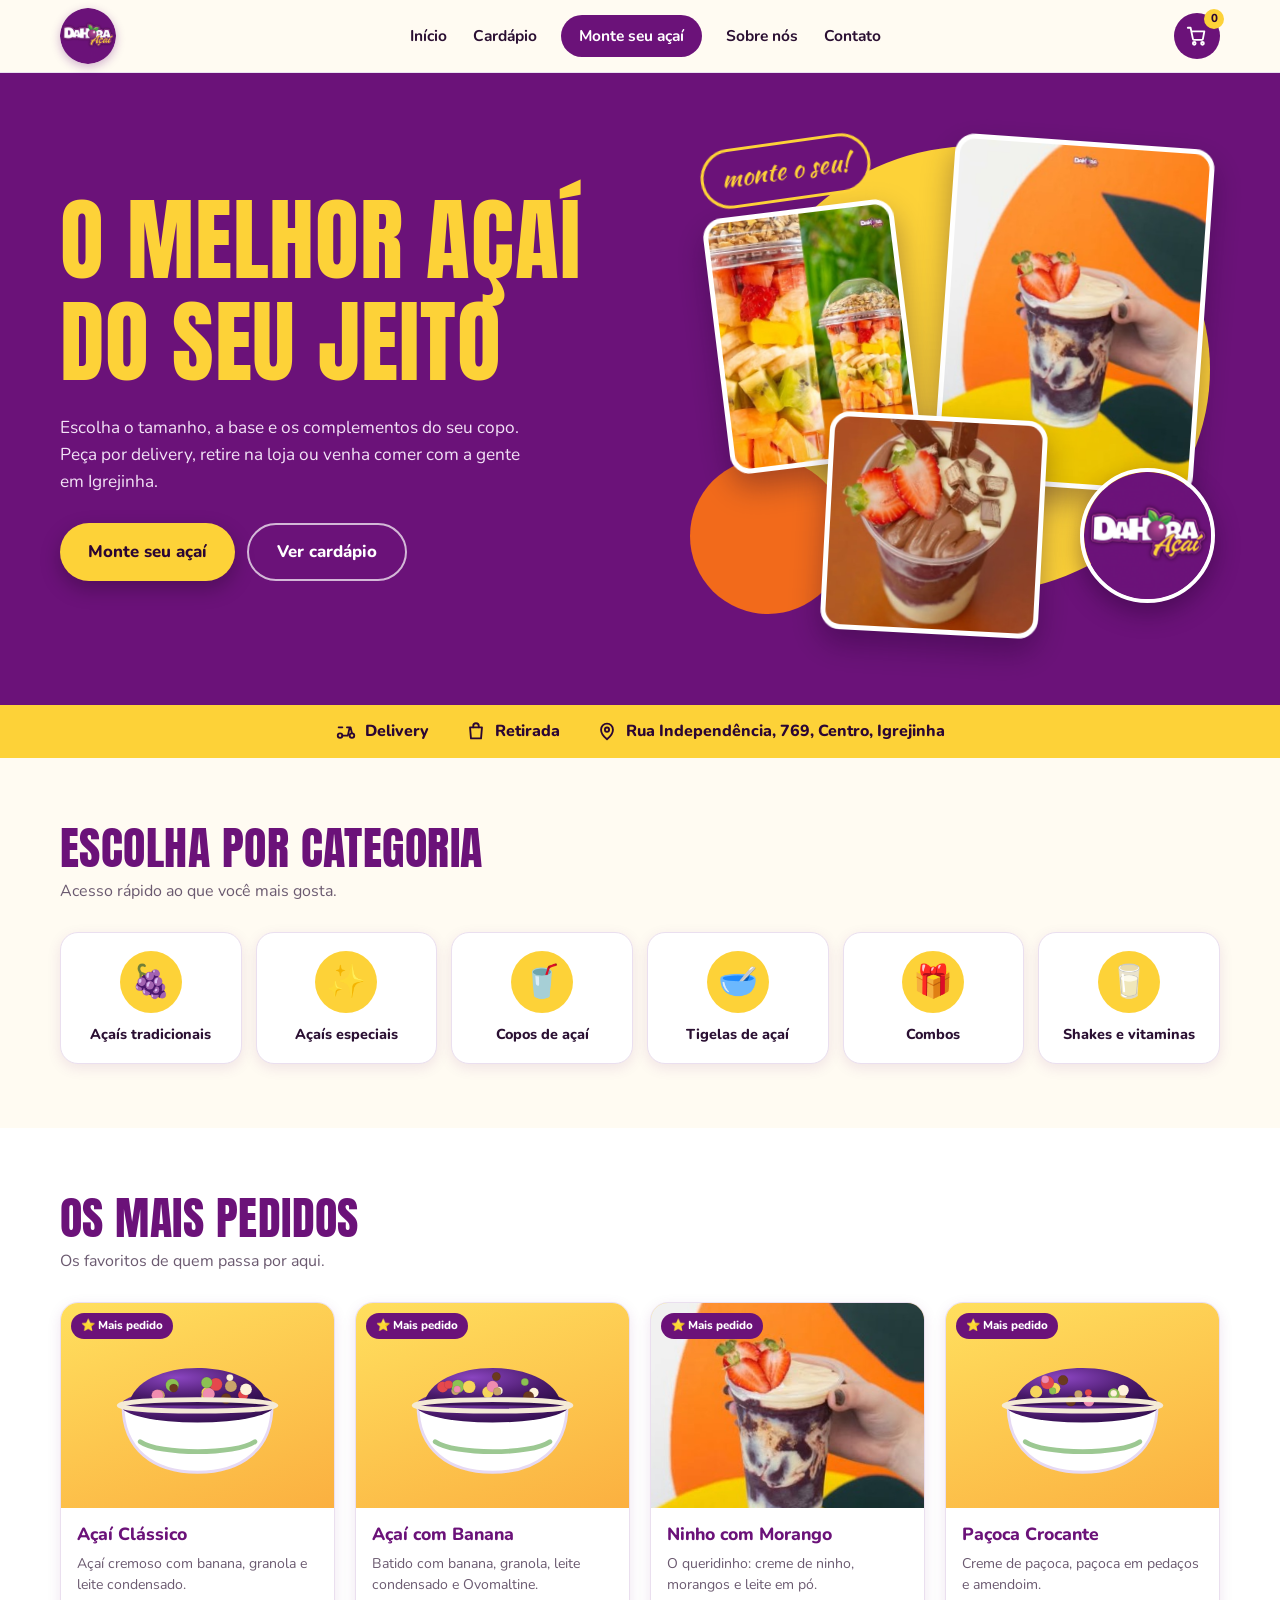
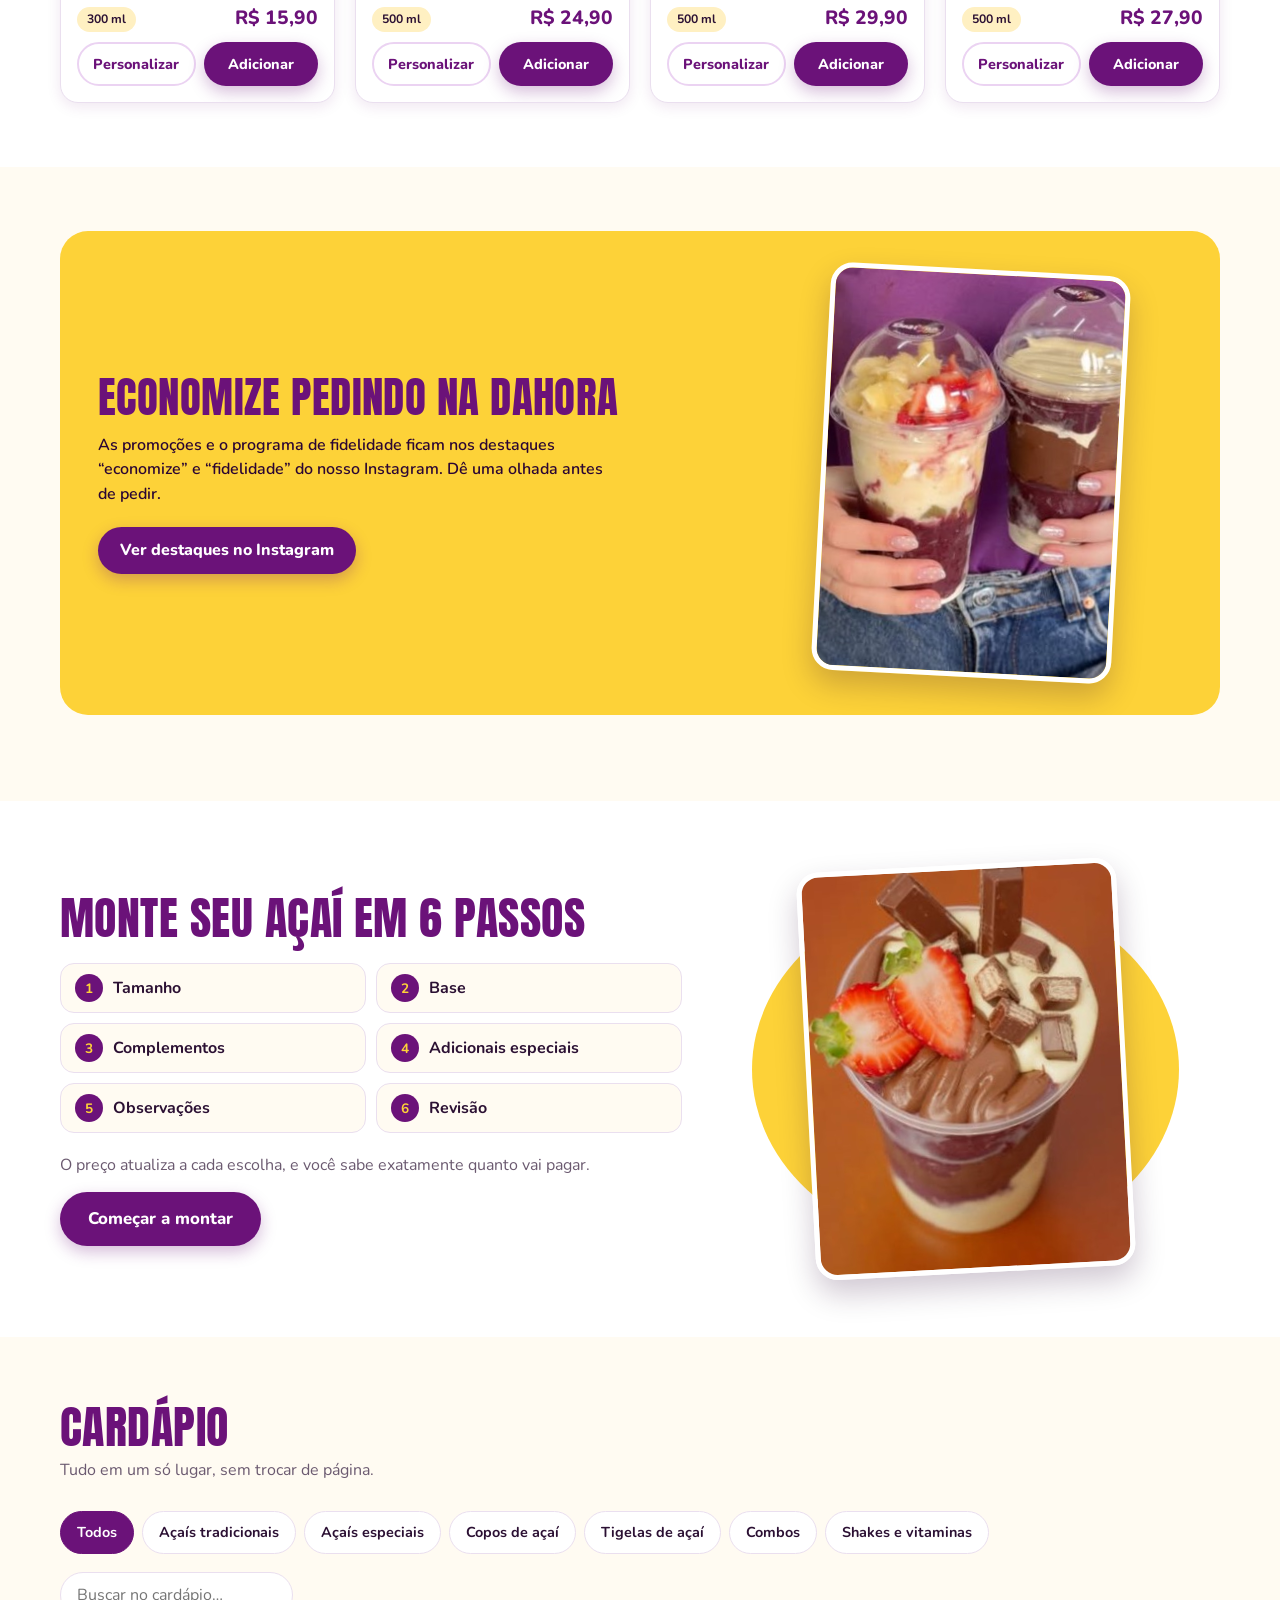
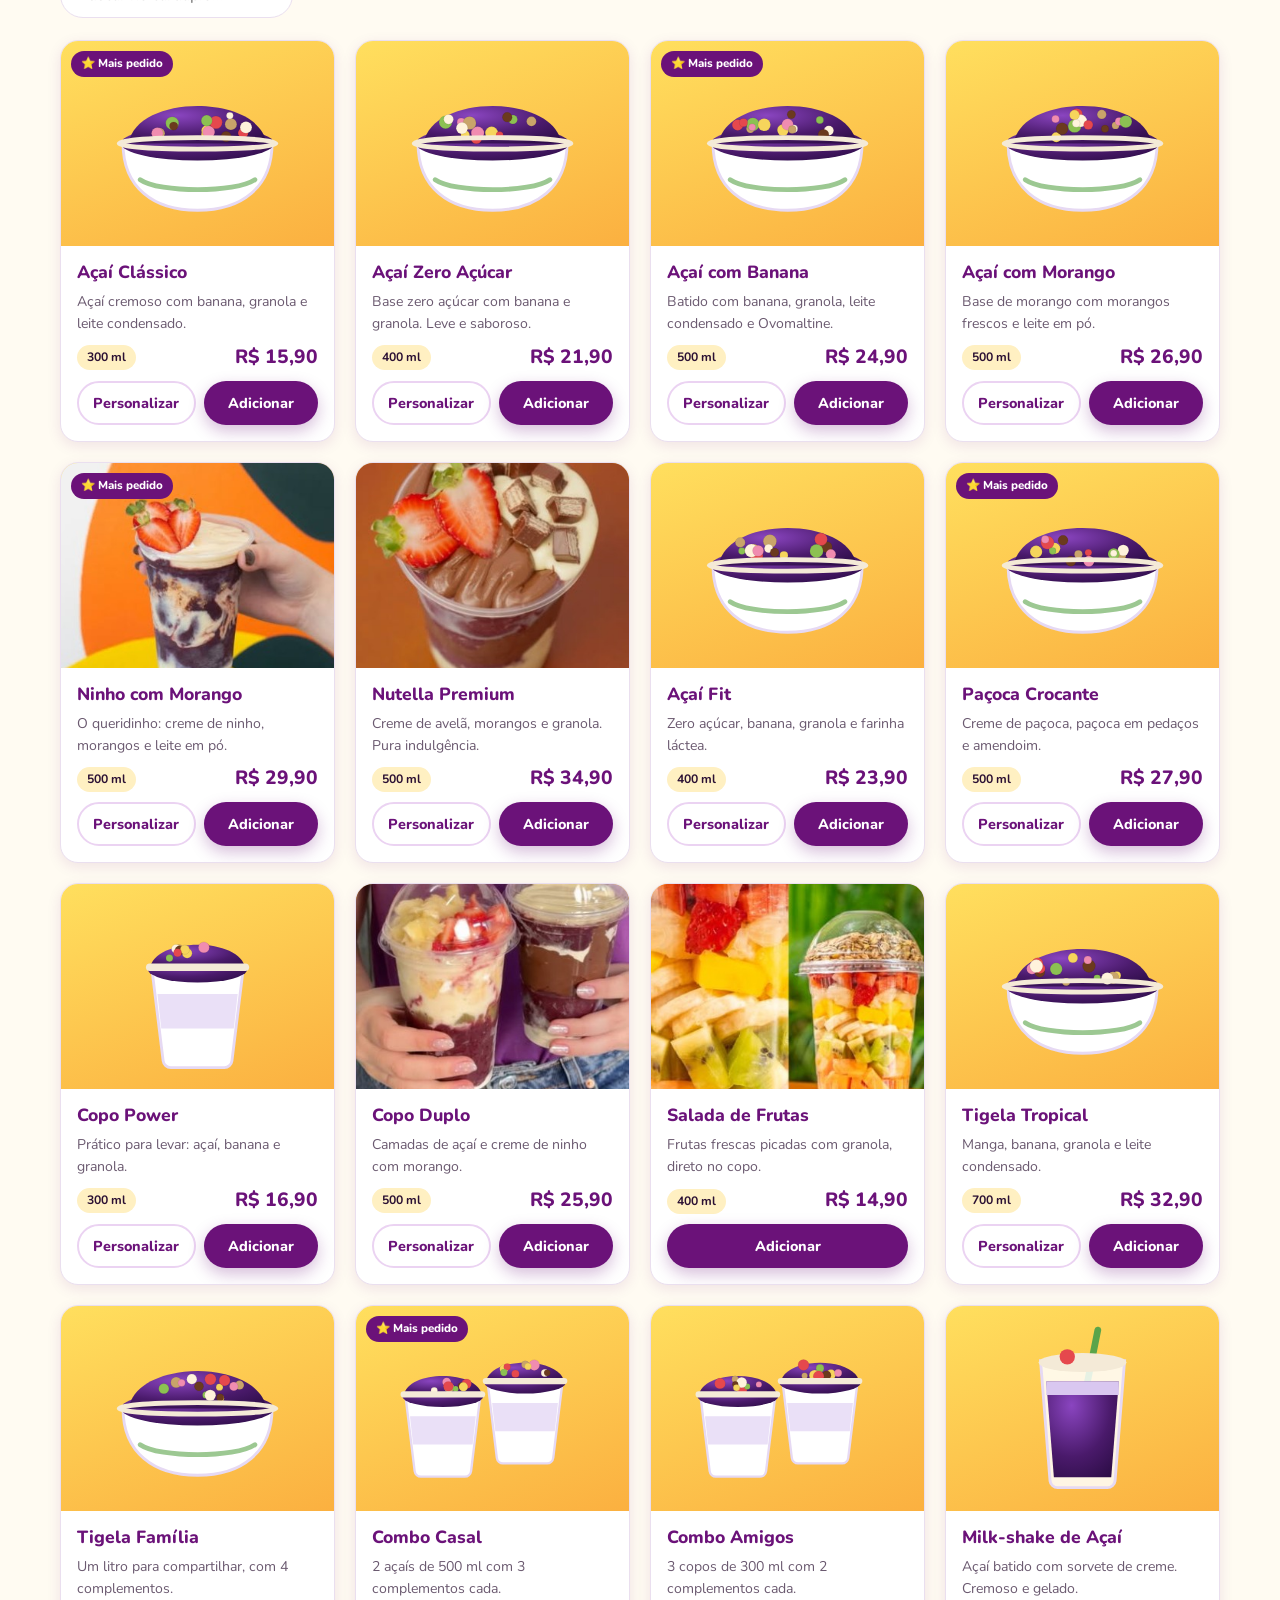
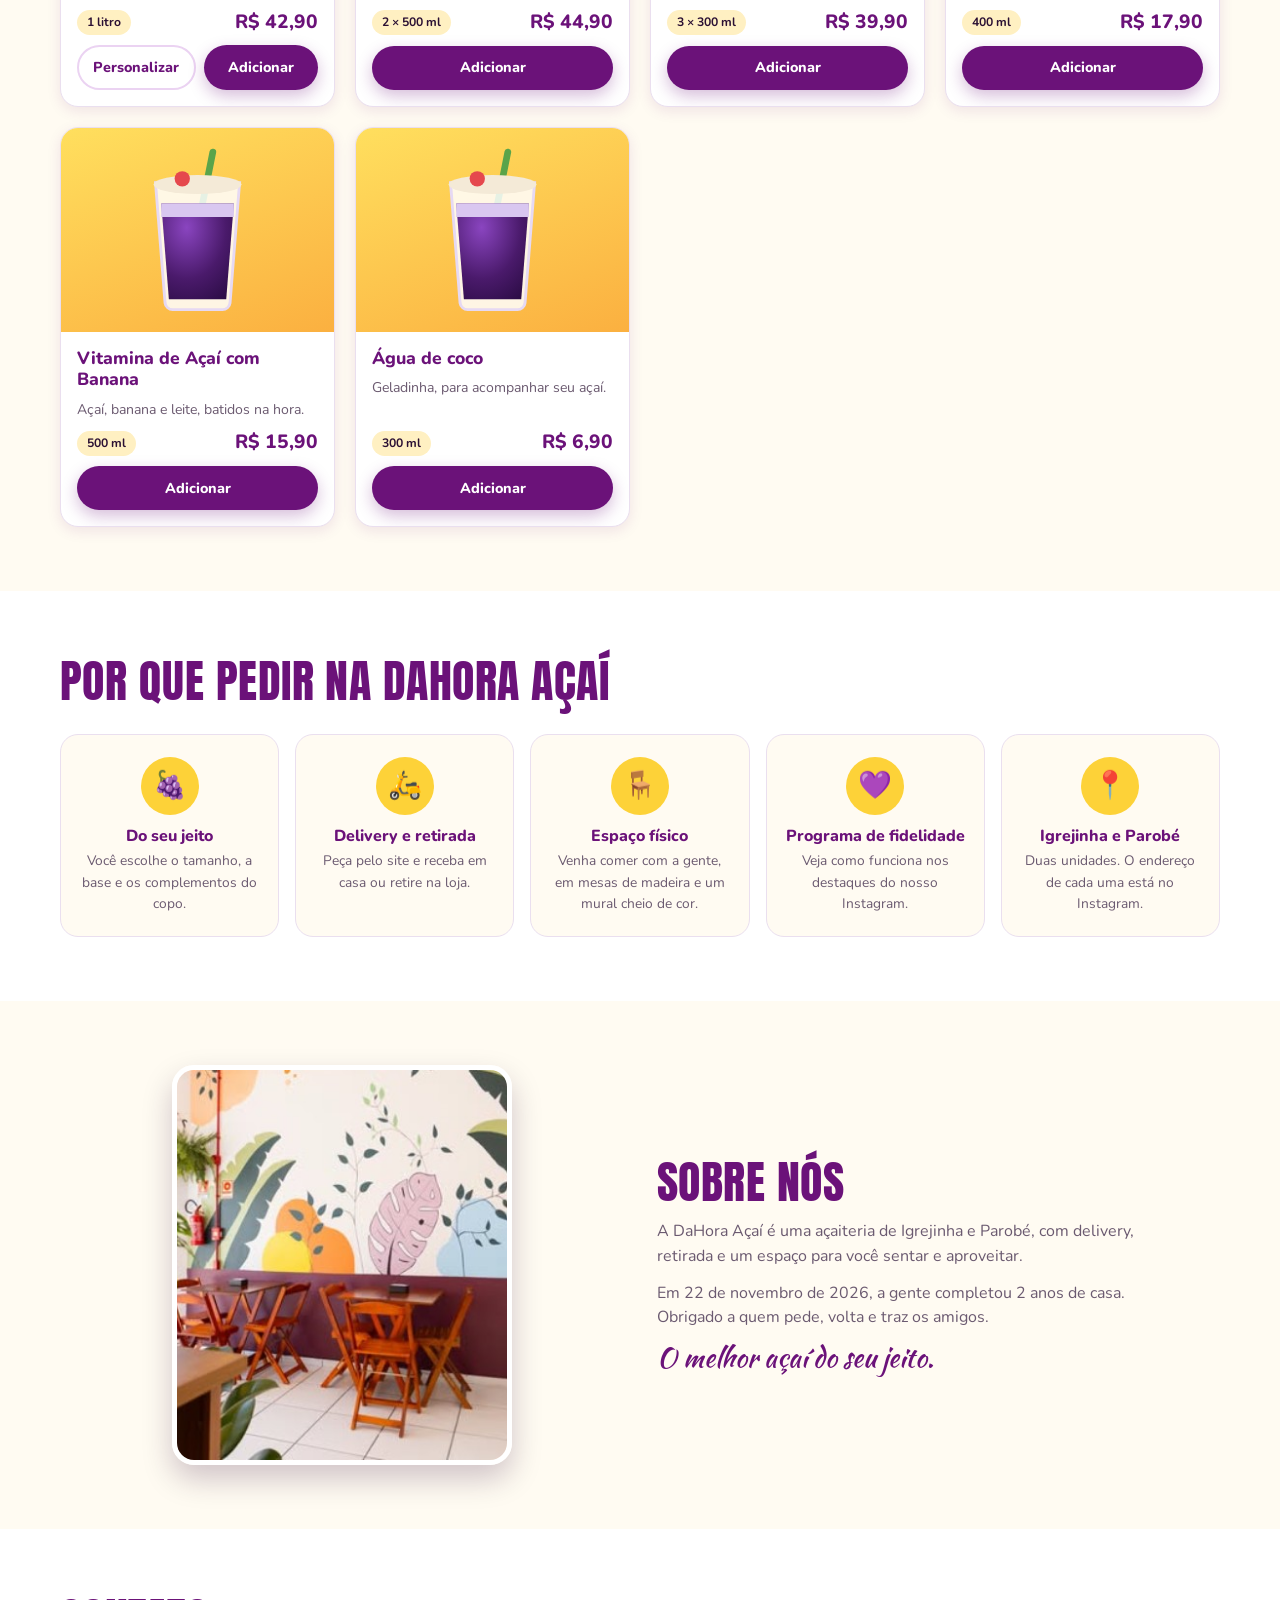
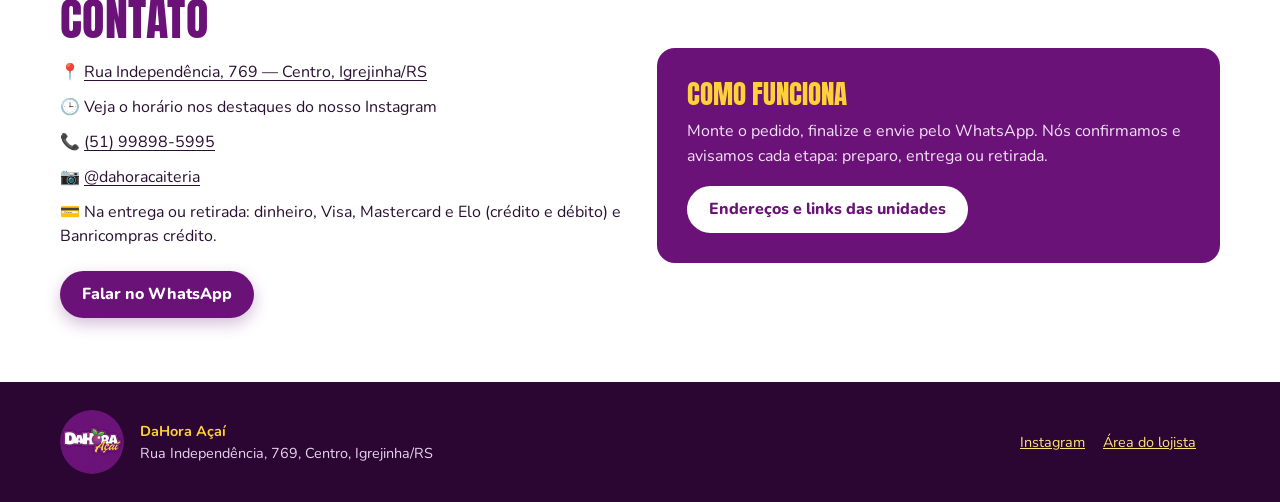
==== commit 28724041: "Publish updated DaHora Açaí site Co-authored-by: Copilot <223556219+Copilot@users.noreply.github.com" ====
--- a/index.html
+++ b/index.html
@@ -3,18 +3,24 @@
 <head>
 <meta charset="utf-8">
 <meta name="viewport" content="width=device-width,initial-scale=1,viewport-fit=cover">
-<title>Açaí Vivo | Açaiteria — Monte seu açaí online</title>
-<meta name="description" content="Monte seu açaí do jeito que você gosta: escolha tamanho, base, complementos e peça por entrega ou retirada. Rápido, fácil e saboroso.">
-<meta name="theme-color" content="#4a1a6b">
+<title>DaHora Açaí | Açaiteria em Igrejinha e Parobé — Monte seu açaí online</title>
+<meta name="description" content="O melhor açaí do seu jeito. Monte seu copo escolhendo tamanho, base e complementos e peça por delivery ou retirada em Igrejinha e Parobé.">
+<meta name="theme-color" content="#6b1279">
+<link rel="icon" type="image/png" href="img/icon-192.png">
+<link rel="apple-touch-icon" href="img/icon-192.png">
 <meta property="og:type" content="website">
-<meta property="og:title" content="Açaí Vivo — Monte seu açaí online">
-<meta property="og:description" content="Escolha o tamanho, a base e os complementos e peça em poucos cliques.">
+<meta property="og:locale" content="pt_BR">
+<meta property="og:title" content="DaHora Açaí — O melhor açaí do seu jeito">
+<meta property="og:description" content="Monte seu açaí escolhendo tamanho, base e complementos. Delivery, retirada e espaço físico em Igrejinha e Parobé.">
+<meta property="og:url" content="https://pablosantos5487.github.io/dahora/">
+<meta property="og:image" content="https://pablosantos5487.github.io/dahora/img/og.jpg">
+<meta name="twitter:card" content="summary_large_image">
 <link rel="preconnect" href="https://fonts.googleapis.com">
 <link rel="preconnect" href="https://fonts.gstatic.com" crossorigin>
-<link href="https://fonts.googleapis.com/css2?family=Fraunces:opsz,wght@9..144,600;9..144,700&family=Poppins:wght@400;500;600;700&display=swap" rel="stylesheet">
+<link href="https://fonts.googleapis.com/css2?family=Anton&family=Kaushan+Script&family=Nunito:wght@400;600;700;800&display=swap" rel="stylesheet">
 <link rel="stylesheet" href="styles.css">
 <script type="application/ld+json">
-{"@context":"https://schema.org","@type":"IceCreamShop","name":"Açaí Vivo","servesCuisine":"Açaí","priceRange":"$$","address":{"@type":"PostalAddress","streetAddress":"Rua das Palmeiras, 123","addressCountry":"BR"},"openingHours":"Mo-Su 12:00-23:00","acceptsReservations":false}
+{"@context":"https://schema.org","@type":"IceCreamShop","name":"DaHora Açaí","servesCuisine":"Açaí","image":"https://pablosantos5487.github.io/dahora/img/og.jpg","telephone":"+5551998985995","url":"https://pablosantos5487.github.io/dahora/","sameAs":["https://www.instagram.com/dahoracaiteria/"],"address":{"@type":"PostalAddress","streetAddress":"Rua Independência, 769","addressLocality":"Igrejinha","addressRegion":"RS","postalCode":"95650-000","addressCountry":"BR"}}
 </script>
 </head>
 <body>
@@ -22,9 +28,9 @@
 
 <header class="top" id="top">
   <div class="wrap top-in">
-    <a class="logo" href="#inicio" aria-label="Início">
-      <svg viewBox="0 0 40 40" width="36" height="36" aria-hidden="true"><circle cx="20" cy="20" r="20" fill="#4a1a6b"/><path d="M9 21h22c0 7-5 11-11 11S9 28 9 21z" fill="#fff"/><path d="M10 21c1-9 19-9 20 0z" fill="#b48be0"/><circle cx="16" cy="17" r="2.3" fill="#8cc152"/><circle cx="23" cy="16" r="2.3" fill="#f6d55c"/></svg>
-      <span data-store>Açaí Vivo</span>
+    <a class="logo" href="#inicio" aria-label="DaHora Açaí — início">
+      <img src="img/logo.png" width="56" height="56" alt="">
+      <span class="sr" data-store>DaHora Açaí</span>
     </a>
     <nav class="nav" id="nav" aria-label="Principal">
       <a href="#inicio">Início</a>
@@ -48,19 +54,29 @@
 <section class="hero" id="inicio">
   <div class="wrap hero-in">
     <div class="hero-text">
-      <span class="eyebrow">Açaí fresquinho, do seu jeito</span>
-      <h1>Seu açaí perfeito,<br>montado em poucos cliques.</h1>
-      <p>Açaí cremoso, frutas selecionadas e complementos à vontade. Escolha o tamanho, capriche nos toppings e receba em casa ou retire na loja.</p>
+      <h1>O melhor açaí<br>do seu jeito</h1>
+      <p>Escolha o tamanho, a base e os complementos do seu copo. Peça por delivery, retire na loja ou venha comer com a gente em Igrejinha.</p>
       <div class="hero-btns">
         <button class="btn primary lg" data-act="open-builder">Monte seu açaí</button>
-        <a class="btn light lg" href="#cardapio">Ver cardápio</a>
+        <a class="btn outline lg" href="#cardapio">Ver cardápio</a>
       </div>
       <button class="repeat" id="repeatBtn" data-act="repeat" hidden>↻ Repetir meu último pedido</button>
-      <ul class="hero-badges">
-        <li>🍇 Açaí de verdade</li><li>⚡ Pedido rápido</li><li>🛵 Entrega e retirada</li>
-      </ul>
-    </div>
-    <div class="hero-art" id="heroArt" aria-hidden="true"></div>
+    </div>
+    <div class="hero-art">
+      <figure class="ph ph1"><img src="img/morango.jpg" width="356" height="475" alt="Copo de açaí com creme de ninho e morangos"></figure>
+      <figure class="ph ph2"><img src="img/frutas.jpg" width="356" height="475" alt="Copos de salada de frutas com granola"></figure>
+      <figure class="ph ph3"><img src="img/chocolate.jpg" width="356" height="408" alt="Copo de açaí com creme de avelã, morangos e chocolate"></figure>
+      <img class="seal" src="img/logo.png" width="120" height="120" alt="">
+      <span class="sticker" aria-hidden="true">monte o seu!</span>
+    </div>
+  </div>
+</section>
+
+<section class="band" aria-label="Formas de pedir">
+  <div class="wrap band-in">
+    <span><svg viewBox="0 0 24 24" aria-hidden="true"><circle cx="5.5" cy="17" r="2.5"/><circle cx="18.5" cy="17" r="2.5"/><path d="M8 17h6l2-9h-3M13 8h4l1.5 6.5M4 8h4"/></svg>Delivery</span>
+    <span><svg viewBox="0 0 24 24" aria-hidden="true"><path d="M5.5 8h13l-1 12h-11z"/><path d="M9 8V6.5a3 3 0 0 1 6 0V8"/></svg>Retirada</span>
+    <span><svg viewBox="0 0 24 24" aria-hidden="true"><path d="M12 21s-6.5-5.4-6.5-10.5a6.5 6.5 0 0 1 13 0C18.5 15.6 12 21 12 21z"/><circle cx="12" cy="10.5" r="2.3"/></svg>Rua Independência, 769, Centro, Igrejinha</span>
   </div>
 </section>
 
@@ -73,7 +89,7 @@
 
 <section class="sec alt" id="populares">
   <div class="wrap">
-    <div class="sec-head"><h2>Os mais pedidos</h2><p>Os favoritos da nossa clientela.</p></div>
+    <div class="sec-head"><h2>Os mais pedidos</h2><p>Os favoritos de quem passa por aqui.</p></div>
     <div class="grid" id="popularGrid"></div>
   </div>
 </section>
@@ -82,12 +98,14 @@
   <div class="wrap">
     <div class="promo-box">
       <div>
-        <span class="eyebrow dark">Promoção</span>
         <h2 id="promoTitle"></h2>
         <p id="promoText"></p>
-        <button class="btn light" data-act="copy-code" id="promoCode"></button>
+        <div class="promo-btns">
+          <a class="btn primary" href="https://www.instagram.com/dahoracaiteria/" target="_blank" rel="noopener">Ver destaques no Instagram</a>
+          <button class="btn light" data-act="copy-code" id="promoCode" hidden></button>
+        </div>
       </div>
-      <div class="promo-art" id="promoArt" aria-hidden="true"></div>
+      <div class="promo-art"><img src="img/copos.jpg" width="356" height="408" alt="Dois copos de açaí com frutas e creme" loading="lazy"></div>
     </div>
     <div class="grid" id="promoGrid" style="margin-top:22px"></div>
   </div>
@@ -104,7 +122,7 @@
       <p class="muted">O preço atualiza a cada escolha, e você sabe exatamente quanto vai pagar.</p>
       <button class="btn primary lg" data-act="open-builder">Começar a montar</button>
     </div>
-    <div class="build-art" id="buildArt" aria-hidden="true"></div>
+    <div class="build-art"><img src="img/chocolate.jpg" width="356" height="408" alt="Copo de açaí com creme de avelã, morangos e pedaços de chocolate" loading="lazy"></div>
   </div>
 </section>
 
@@ -122,24 +140,25 @@
 
 <section class="sec alt" id="diferenciais">
   <div class="wrap">
-    <div class="sec-head"><h2>Por que escolher a <span data-store>Açaí Vivo</span></h2></div>
+    <div class="sec-head"><h2>Por que pedir na <span data-store>DaHora Açaí</span></h2></div>
     <div class="perks">
-      <div><i>🍇</i><h3>Ingredientes selecionados</h3><p>Açaí de qualidade e frutas frescas todos os dias.</p></div>
-      <div><i>🥜</i><h3>Variedade de complementos</h3><p>Frutas, cremes, crocantes e coberturas para todos os gostos.</p></div>
-      <div><i>🥄</i><h3>Preparação cuidadosa</h3><p>Cada copo é montado com atenção ao seu pedido.</p></div>
-      <div><i>📱</i><h3>Facilidade para pedir</h3><p>Do celular, em poucos cliques, sem complicação.</p></div>
-      <div><i>🛵</i><h3>Entrega e retirada</h3><p>Receba em casa ou retire na loja, como preferir.</p></div>
+      <div><i>🍇</i><h3>Do seu jeito</h3><p>Você escolhe o tamanho, a base e os complementos do copo.</p></div>
+      <div><i>🛵</i><h3>Delivery e retirada</h3><p>Peça pelo site e receba em casa ou retire na loja.</p></div>
+      <div><i>🪑</i><h3>Espaço físico</h3><p>Venha comer com a gente, em mesas de madeira e um mural cheio de cor.</p></div>
+      <div><i>💜</i><h3>Programa de fidelidade</h3><p>Veja como funciona nos destaques do nosso Instagram.</p></div>
+      <div><i>📍</i><h3>Igrejinha e Parobé</h3><p>Duas unidades. O endereço de cada uma está no Instagram.</p></div>
     </div>
   </div>
 </section>
 
 <section class="sec" id="sobre">
   <div class="wrap about">
-    <div class="about-art" id="aboutArt" aria-hidden="true"></div>
+    <div class="about-art"><img src="img/espaco.jpg" width="356" height="400" alt="Mesas de madeira em frente a um mural colorido com folhas, na loja da DaHora" loading="lazy"></div>
     <div>
       <h2>Sobre nós</h2>
-      <p><span data-store>Açaí Vivo</span> nasceu do amor por um bom açaí: cremoso, gelado e do tamanho da sua vontade. Trabalhamos com ingredientes selecionados e deixamos você no comando de cada detalhe do seu copo.</p>
-      <p>Nossa missão é simples: transformar o seu momento de pausa em uma experiência saborosa, prática e sem complicação.</p>
+      <p>A <span data-store>DaHora Açaí</span> é uma açaiteria de Igrejinha e Parobé, com delivery, retirada e um espaço para você sentar e aproveitar.</p>
+      <p>Em 22 de novembro de 2026, a gente completou 2 anos de casa. Obrigado a quem pede, volta e traz os amigos.</p>
+      <p class="sign">O melhor açaí do seu jeito.</p>
     </div>
   </div>
 </section>
@@ -153,20 +172,24 @@
         <li>🕒 <span id="cHours"></span></li>
         <li>📞 <span id="cPhone"></span></li>
         <li>📷 <span id="cInsta"></span></li>
+        <li>💳 <span>Na entrega ou retirada: dinheiro, Visa, Mastercard e Elo (crédito e débito) e Banricompras crédito.</span></li>
       </ul>
       <a class="btn primary" id="cWa" target="_blank" rel="noopener">Falar no WhatsApp</a>
     </div>
     <div class="contact-card">
       <h3>Como funciona</h3>
       <p>Monte o pedido, finalize e envie pelo WhatsApp. Nós confirmamos e avisamos cada etapa: preparo, entrega ou retirada.</p>
+      <a class="btn light" href="https://linktr.ee/dahoracaiigrejinha" target="_blank" rel="noopener">Endereços e links das unidades</a>
     </div>
   </div>
 </section>
 </main>
 
 <footer class="foot">
-  <div class="wrap">
-    <b data-store>Açaí Vivo</b> · Feito com carinho e muito açaí · <a href="admin.html">Área do lojista</a>
+  <div class="wrap foot-in">
+    <img src="img/logo.png" width="64" height="64" alt="">
+    <p><b data-store>DaHora Açaí</b><br>Rua Independência, 769, Centro, Igrejinha/RS</p>
+    <p class="foot-links"><a href="https://www.instagram.com/dahoracaiteria/" target="_blank" rel="noopener">Instagram</a> <a href="admin.html">Área do lojista</a></p>
   </div>
 </footer>
 
--- a/styles.css
+++ b/styles.css
@@ -1,135 +1,170 @@
+/* DaHora Açaí — identidade: roxo do logo, amarelo da letra "Açaí", laranja dos fundos das fotos e verde da folha.
+   Títulos em Anton (caixa alta, como nos posts do Instagram), texto em Nunito. */
 :root{
-  --purple:#4a1a6b;--purple2:#6b2fa0;--purple3:#2d0d47;--lilac:#d9c7f0;--lilac2:#efe6fa;
-  --off:#faf7f2;--cream:#f4ead7;--green:#5aa44a;--green2:#e6f2e0;--red:#d6455d;--ink:#2a1a38;--muted:#6f6279;
-  --line:#e8e0ef;--radius:18px;--shadow:0 10px 30px rgba(74,26,107,.12);--shadow2:0 4px 14px rgba(74,26,107,.1);
-  --f-head:'Fraunces',Georgia,serif;--f-body:'Poppins',system-ui,-apple-system,'Segoe UI',sans-serif;
+  --purple:#6b1279;--purple2:#8b2a9c;--purple3:#2b0633;--lilac:#ebd3f2;--lilac2:#f8eefb;
+  --yellow:#fdd238;--yellow2:#ffe27a;--orange:#f26a1b;--leaf:#4bb34a;
+  --off:#fffbf2;--cream:#fff0c2;--green:#2e7d32;--green2:#e4f2e1;--red:#c62f48;--ink:#2b1033;--muted:#6b5a70;
+  --line:#eadfef;--focus:#b93c0b;--radius:18px;--shadow:0 10px 30px rgba(107,18,121,.14);--shadow2:0 4px 14px rgba(107,18,121,.10);
+  --f-head:'Anton','Arial Narrow',Impact,sans-serif;--f-body:'Nunito',system-ui,-apple-system,'Segoe UI',sans-serif;
 }
 *{box-sizing:border-box;margin:0;padding:0}
-html{scroll-behavior:smooth;scroll-padding-top:72px}
+html{scroll-behavior:smooth;scroll-padding-top:84px}
 body{font-family:var(--f-body);color:var(--ink);background:var(--off);line-height:1.55;-webkit-font-smoothing:antialiased}
 body.lock{overflow:hidden}
 img,svg{display:block;max-width:100%}
+[hidden]{display:none!important}
 button{font:inherit;cursor:pointer;border:0;background:none;color:inherit}
 input,textarea,select{font:inherit;color:inherit}
 a{color:inherit}
-h1,h2,h3{font-family:var(--f-head);line-height:1.15;letter-spacing:-.01em}
+h1,h2{font-family:var(--f-head);font-weight:400;line-height:1.1;letter-spacing:.01em;text-transform:uppercase}
+h3,h4{font-family:var(--f-body);font-weight:800;line-height:1.2}
 .wrap{width:min(1160px,100% - 32px);margin-inline:auto}
 .muted{color:var(--muted)}.center{text-align:center}
+.sr{position:absolute;width:1px;height:1px;overflow:hidden;clip:rect(0 0 0 0);white-space:nowrap}
 .skip{position:absolute;left:-999px}.skip:focus{left:8px;top:8px;background:#fff;padding:8px 12px;z-index:99}
-:focus-visible{outline:3px solid var(--green);outline-offset:2px}
+:focus-visible{outline:3px solid var(--focus);outline-offset:2px}
 
 /* Botões */
-.btn{display:inline-flex;align-items:center;justify-content:center;gap:8px;padding:11px 20px;border-radius:999px;font-weight:600;text-decoration:none;transition:transform .15s,box-shadow .2s,background .2s;min-height:44px;text-align:center}
+.btn{display:inline-flex;align-items:center;justify-content:center;gap:8px;padding:11px 22px;border-radius:999px;font-weight:800;text-decoration:none;transition:transform .15s,box-shadow .2s,background .2s;min-height:44px;text-align:center}
 .btn:active{transform:scale(.97)}
-.btn.primary{background:var(--purple);color:#fff;box-shadow:0 6px 16px rgba(74,26,107,.28)}
+.btn.primary{background:var(--purple);color:#fff;box-shadow:0 6px 16px rgba(107,18,121,.28)}
 .btn.primary:hover{background:var(--purple2)}
 .btn.green{background:var(--green);color:#fff}
 .btn.ghost{border:2px solid var(--lilac);color:var(--purple);background:#fff}
 .btn.ghost:hover{border-color:var(--purple)}
 .btn.light{background:#fff;color:var(--purple)}
 .btn.danger{background:#fdecef;color:var(--red)}
-.btn.lg{padding:14px 26px;font-size:1.02rem;min-height:52px}
+.btn.lg{padding:14px 28px;font-size:1.05rem;min-height:54px}
 .btn.sm{padding:6px 12px;min-height:34px;font-size:.85rem}
 .btn[disabled]{opacity:.5;cursor:not-allowed;box-shadow:none}
 .icon-btn{width:42px;height:42px;border-radius:50%;display:grid;place-items:center;font-size:1.15rem;background:var(--lilac2);color:var(--purple)}
 
 /* Header */
-.top{position:sticky;top:0;z-index:40;background:rgba(250,247,242,.92);backdrop-filter:blur(10px);border-bottom:1px solid var(--line)}
-.top-in{display:flex;align-items:center;justify-content:space-between;gap:12px;height:64px}
-.logo{display:flex;align-items:center;gap:10px;text-decoration:none;font-family:var(--f-head);font-weight:700;font-size:1.25rem;color:var(--purple)}
+.top{position:sticky;top:0;z-index:40;background:rgba(255,251,242,.94);backdrop-filter:blur(10px);border-bottom:1px solid var(--line)}
+.top-in{display:flex;align-items:center;justify-content:space-between;gap:12px;height:72px}
+.logo{display:flex;align-items:center;text-decoration:none;border-radius:50%}
+.logo img{width:56px;height:56px;border-radius:50%;box-shadow:0 3px 10px rgba(107,18,121,.3)}
 .nav{display:flex;gap:22px;align-items:center}
-.nav a{text-decoration:none;font-weight:500;font-size:.95rem;color:var(--ink);padding:6px 2px;position:relative}
+.nav a{text-decoration:none;font-weight:700;font-size:.97rem;color:var(--ink);padding:6px 2px}
 .nav a:hover{color:var(--purple2)}
-.nav-cta{background:var(--purple);color:#fff!important;padding:8px 16px!important;border-radius:999px}
+.nav-cta{background:var(--purple);color:#fff!important;padding:9px 18px!important;border-radius:999px}
+.nav-cta:hover{background:var(--purple2)}
 .top-actions{display:flex;align-items:center;gap:8px}
 .cart-btn{position:relative;width:46px;height:46px;border-radius:50%;display:grid;place-items:center;background:var(--purple);color:#fff}
-.cart-btn .count{position:absolute;top:-4px;right:-4px;min-width:20px;height:20px;border-radius:10px;background:var(--green);color:#fff;font-size:.72rem;font-weight:700;display:grid;place-items:center;padding:0 5px}
+.cart-btn .count{position:absolute;top:-4px;right:-4px;min-width:20px;height:20px;border-radius:10px;background:var(--yellow);color:var(--purple3);font-size:.72rem;font-weight:800;display:grid;place-items:center;padding:0 5px}
 .cart-btn.bump{animation:bump .35s}
 @keyframes bump{40%{transform:scale(1.18)}}
 .burger{display:none;width:44px;height:44px;border-radius:50%;flex-direction:column;gap:5px;align-items:center;justify-content:center}
 .burger span{width:20px;height:2px;background:var(--purple);border-radius:2px;transition:.2s}
 .closed-bar{background:var(--purple3);color:#fff;text-align:center;font-size:.85rem;padding:8px 16px}
 
-/* Hero */
-.hero{background:radial-gradient(1200px 500px at 85% -10%,#7a3db3 0,transparent 60%),linear-gradient(160deg,var(--purple) 0,var(--purple3) 100%);color:#fff;overflow:hidden}
-.hero-in{display:grid;grid-template-columns:1.1fr .9fr;gap:30px;align-items:center;padding:56px 0 64px}
-.eyebrow{display:inline-block;background:rgba(255,255,255,.14);padding:6px 14px;border-radius:999px;font-size:.82rem;font-weight:500;margin-bottom:16px}
-.eyebrow.dark{background:var(--green2);color:#2f6b24}
-.hero h1{font-size:clamp(2rem,5.2vw,3.4rem);margin-bottom:16px}
-.hero p{color:#e6d9f5;max-width:520px;margin-bottom:26px}
+/* Hero: o roxo do logo, título amarelo em Anton (como nos posts) e colagem das fotos reais */
+.hero{background:var(--purple);color:#fff;overflow:hidden}
+.hero-in{display:grid;grid-template-columns:1.05fr .95fr;gap:24px;align-items:center;padding:52px 0 60px}
+.hero h1{font-size:clamp(2.9rem,8vw,5.6rem);line-height:1.14;color:var(--yellow);margin-bottom:22px}
+.hero p{color:#f3e3f7;max-width:480px;margin-bottom:28px;font-size:1.08rem}
 .hero-btns{display:flex;gap:12px;flex-wrap:wrap}
-.repeat{margin-top:16px;color:var(--cream);text-decoration:underline;font-size:.92rem}
-.hero-badges{display:flex;gap:10px;flex-wrap:wrap;list-style:none;margin-top:26px;font-size:.85rem;color:#e6d9f5}
-.hero-badges li{background:rgba(255,255,255,.1);padding:6px 12px;border-radius:999px}
-.hero-art{position:relative;animation:float 6s ease-in-out infinite}
-.hero-art svg{width:100%;filter:drop-shadow(0 30px 40px rgba(0,0,0,.35))}
-@keyframes float{50%{transform:translateY(-10px)}}
+.hero .btn.primary{background:var(--yellow);color:var(--purple3);box-shadow:0 8px 20px rgba(0,0,0,.25)}
+.hero .btn.primary:hover{background:var(--yellow2)}
+.btn.outline{border:2px solid rgba(255,255,255,.7);color:#fff}
+.btn.outline:hover{background:rgba(255,255,255,.12)}
+.hero :focus-visible{outline-color:var(--yellow)}
+.repeat{margin-top:16px;color:var(--yellow2);text-decoration:underline;font-size:.92rem}
+.hero-art{position:relative;aspect-ratio:1/1;width:100%;max-width:520px;margin-left:auto}
+.hero-art::before{content:"";position:absolute;inset:4% 2% 10% 8%;border-radius:50%;background:var(--yellow)}
+.hero-art::after{content:"";position:absolute;width:30%;aspect-ratio:1;border-radius:50%;background:var(--orange);left:-2%;bottom:6%}
+.ph{position:absolute;z-index:1;margin:0;overflow:hidden;border-radius:20px;border:5px solid #fff;background:#fff;box-shadow:0 14px 30px rgba(30,0,40,.35);transform:rotate(var(--r));animation:pop .7s cubic-bezier(.2,.8,.2,1) both}
+.ph img{width:100%;height:100%;object-fit:cover}
+.ph1{--r:4deg;width:50%;aspect-ratio:3/4;right:3%;top:3%;animation-delay:.1s}
+.ph2{--r:-7deg;width:37%;aspect-ratio:3/4;left:3%;top:16%;animation-delay:.25s}
+.ph3{--r:3deg;width:42%;aspect-ratio:1;left:24%;bottom:2%;animation-delay:.4s}
+.seal{position:absolute;z-index:2;right:1%;bottom:8%;width:26%;height:auto;aspect-ratio:1;border-radius:50%;box-shadow:0 10px 24px rgba(30,0,40,.4);border:4px solid #fff;animation:pop .7s .55s cubic-bezier(.2,.8,.2,1) both}
+.sticker{position:absolute;z-index:3;left:0;top:3%;transform:rotate(-8deg);background:var(--purple);color:var(--yellow);font-family:'Kaushan Script','Brush Script MT',cursive;font-size:clamp(1.1rem,2.6vw,1.6rem);padding:6px 18px 8px;border-radius:999px;border:3px solid var(--yellow);animation:pop .7s .7s cubic-bezier(.2,.8,.2,1) both}
+@keyframes pop{from{opacity:0;transform:translateY(26px) rotate(0deg) scale(.94)}}
+
+/* Faixa amarela com as formas de pedir */
+.band{background:var(--yellow);color:var(--purple3)}
+.band-in{display:flex;flex-wrap:wrap;justify-content:center;gap:8px 36px;padding:14px 0;font-weight:800}
+.band span{display:inline-flex;align-items:center;gap:8px}
+.band svg{width:22px;height:22px;flex:none;fill:none;stroke:currentColor;stroke-width:2;stroke-linecap:round;stroke-linejoin:round}
 
 /* Seções */
-.sec{padding:60px 0}
+.sec{padding:64px 0}
 .sec.alt{background:#fff}
-.sec-head{margin-bottom:26px}
-.sec-head h2,.about h2,.contact h2,.build-cta h2{font-size:clamp(1.6rem,3.6vw,2.3rem);color:var(--purple)}
-.sec-head p{color:var(--muted);margin-top:4px}
+.sec-head{margin-bottom:28px}
+.sec-head h2,.about h2,.contact h2,.build-cta h2{font-size:clamp(1.9rem,4.4vw,2.9rem);color:var(--purple)}
+.sec-head p{color:var(--muted);margin-top:6px}
 .cats{display:grid;grid-template-columns:repeat(6,1fr);gap:14px}
-.cat{display:flex;flex-direction:column;align-items:center;gap:10px;background:#fff;border:1px solid var(--line);border-radius:var(--radius);padding:18px 10px;font-weight:600;font-size:.9rem;text-align:center;transition:.2s;box-shadow:var(--shadow2)}
+.cat{display:flex;flex-direction:column;align-items:center;gap:10px;background:#fff;border:1px solid var(--line);border-radius:var(--radius);padding:18px 10px;font-weight:800;font-size:.9rem;text-align:center;transition:.2s;box-shadow:var(--shadow2)}
 .cat:hover{transform:translateY(-4px);border-color:var(--purple2)}
-.cat i{font-style:normal;font-size:2rem;width:62px;height:62px;border-radius:50%;background:var(--lilac2);display:grid;place-items:center}
+.cat i{font-style:normal;font-size:2rem;width:62px;height:62px;border-radius:50%;background:var(--yellow);display:grid;place-items:center}
 
 /* Cards */
 .grid{display:grid;grid-template-columns:repeat(auto-fill,minmax(250px,1fr));gap:20px}
 .card{background:#fff;border:1px solid var(--line);border-radius:var(--radius);overflow:hidden;display:flex;flex-direction:column;box-shadow:var(--shadow2);transition:transform .2s,box-shadow .2s}
 .card:hover{transform:translateY(-4px);box-shadow:var(--shadow)}
 .card.off{opacity:.6}
-.card-art{position:relative;background:linear-gradient(160deg,var(--lilac2),var(--cream));aspect-ratio:4/3;display:grid;place-items:center;padding:14px}
+.card-art{position:relative;background:linear-gradient(160deg,#ffdf5e,#fbb040);aspect-ratio:4/3;display:grid;place-items:center;padding:14px}
 .card-art svg,.card-art img{width:78%;height:100%;object-fit:contain}
 .card-art img{width:100%;object-fit:cover;position:absolute;inset:0}
-.badge{position:absolute;top:10px;left:10px;z-index:1;background:var(--purple);color:#fff;font-size:.72rem;font-weight:600;padding:4px 10px;border-radius:999px}
-.badge.sale{left:auto;right:10px;background:var(--green)}
+.badge{position:absolute;top:10px;left:10px;z-index:1;background:var(--purple);color:#fff;font-size:.72rem;font-weight:800;padding:4px 10px;border-radius:999px}
+.badge.sale{left:auto;right:10px;background:var(--yellow);color:var(--purple3)}
 .card-body{padding:16px;display:flex;flex-direction:column;gap:8px;flex:1}
 .card-body h3{font-size:1.1rem;color:var(--purple)}
-.card-body p{font-size:.86rem;flex:1}
+.card-body p{font-size:.88rem;flex:1}
 .meta{display:flex;align-items:center;justify-content:space-between;gap:8px}
-.chip{background:var(--cream);font-size:.76rem;padding:3px 10px;border-radius:999px;font-weight:500}
-.price b{font-size:1.15rem;color:var(--purple)}
+.chip{background:var(--cream);font-size:.76rem;padding:3px 10px;border-radius:999px;font-weight:700}
+.price b{font-size:1.2rem;color:var(--purple);font-weight:800}
 .price s{font-size:.8rem;color:var(--muted);margin-right:6px}
 .actions{display:flex;gap:8px}
-.actions .btn{flex:1;padding:9px 10px;font-size:.88rem}
-
-.promo-box{display:grid;grid-template-columns:1.2fr .8fr;gap:20px;align-items:center;background:linear-gradient(120deg,var(--lilac) 0,var(--cream) 100%);border-radius:28px;padding:34px;overflow:hidden}
-.promo-box h2{font-size:clamp(1.5rem,3.4vw,2.2rem);color:var(--purple);margin:10px 0}
-.promo-box p{margin-bottom:16px;max-width:520px}
-.promo-art svg{width:min(260px,100%);margin-inline:auto}
+.actions .btn{flex:1;padding:9px 10px;font-size:.9rem}
+
+.promo-box{display:grid;grid-template-columns:1.2fr .8fr;gap:28px;align-items:center;background:var(--yellow);color:var(--purple3);border-radius:28px;padding:38px;overflow:hidden}
+.promo-box h2{font-size:clamp(1.8rem,4vw,2.7rem);color:var(--purple);margin-bottom:12px}
+.promo-box p{margin-bottom:20px;max-width:520px;font-weight:600}
+.promo-btns{display:flex;gap:10px;flex-wrap:wrap}
+.promo-art img,.build-art img,.about-art img{width:min(300px,100%);margin-inline:auto;aspect-ratio:1;object-fit:cover;border-radius:22px;border:5px solid #fff;box-shadow:0 14px 30px rgba(43,6,51,.22)}
+.promo-art img{transform:rotate(3deg)}
+.build-art{position:relative}
+.build-art::before{content:"";position:absolute;inset:6% 8%;border-radius:50%;background:var(--yellow)}
+.build-art img{position:relative;transform:rotate(-3deg);width:min(320px,86%)}
 .build-cta{display:grid;grid-template-columns:1.1fr .9fr;gap:30px;align-items:center}
-.build-art svg{width:min(340px,100%);margin-inline:auto}
 .steps-list{list-style:none;display:grid;grid-template-columns:repeat(2,1fr);gap:10px;margin:20px 0}
-.steps-list li{background:var(--off);border:1px solid var(--line);border-radius:14px;padding:10px 14px;font-weight:500;display:flex;align-items:center;gap:10px}
-.steps-list b{width:28px;height:28px;border-radius:50%;background:var(--purple);color:#fff;display:grid;place-items:center;font-size:.85rem}
+.steps-list li{background:var(--off);border:1px solid var(--line);border-radius:14px;padding:10px 14px;font-weight:700;display:flex;align-items:center;gap:10px}
+.steps-list b{width:28px;height:28px;border-radius:50%;background:var(--purple);color:var(--yellow);display:grid;place-items:center;font-size:.85rem}
 .build-cta .btn{margin-top:14px}
 .menu-tools{display:flex;gap:14px;flex-wrap:wrap;align-items:center;justify-content:space-between;margin-bottom:22px}
 .chips{display:flex;gap:8px;overflow-x:auto;padding-bottom:4px;scrollbar-width:none}
 .chips::-webkit-scrollbar{display:none}
-.chips button{white-space:nowrap;padding:9px 16px;border-radius:999px;background:#fff;border:1px solid var(--line);font-weight:500;font-size:.9rem;min-height:40px}
+.chips button{white-space:nowrap;padding:9px 16px;border-radius:999px;background:#fff;border:1px solid var(--line);font-weight:700;font-size:.9rem;min-height:40px}
 .chips button.on{background:var(--purple);color:#fff;border-color:var(--purple)}
 #menuSearch{padding:10px 16px;border-radius:999px;border:1px solid var(--line);min-width:220px;background:#fff}
 .perks{display:grid;grid-template-columns:repeat(5,1fr);gap:16px}
-.perks div{background:var(--off);border-radius:var(--radius);padding:22px 16px;text-align:center}
-.perks i{font-style:normal;font-size:2rem}
-.perks h3{font-size:1rem;margin:8px 0 4px;color:var(--purple);font-family:var(--f-body);font-weight:600}
-.perks p{font-size:.84rem;color:var(--muted)}
+.perks div{background:var(--off);border:1px solid var(--line);border-radius:var(--radius);padding:22px 16px;text-align:center}
+.perks i{font-style:normal;font-size:1.7rem;width:58px;height:58px;border-radius:50%;background:var(--yellow);display:grid;place-items:center;margin:0 auto}
+.perks h3{font-size:1rem;margin:12px 0 4px;color:var(--purple)}
+.perks p{font-size:.86rem;color:var(--muted)}
 .about,.contact{display:grid;grid-template-columns:1fr 1fr;gap:34px;align-items:center}
-.about p{margin-top:12px;color:var(--muted)}
-.about-art svg{width:min(320px,100%);margin-inline:auto}
-.clist{list-style:none;margin:16px 0 20px;display:grid;gap:8px}
-.contact-card{background:var(--purple);color:#fff;border-radius:var(--radius);padding:28px}
-.contact-card h3{margin-bottom:8px}
-.contact-card p{color:#e6d9f5}
-.foot{background:var(--purple3);color:#d9c7f0;padding:22px 0;text-align:center;font-size:.88rem;padding-bottom:calc(22px + env(safe-area-inset-bottom))}
-.foot a{color:var(--cream)}
+.about p{margin-top:12px;color:var(--muted);max-width:520px}
+.about .sign{font-family:'Kaushan Script','Brush Script MT',cursive;font-size:1.7rem;color:var(--purple);line-height:1.2}
+.about-art img{width:min(340px,100%);aspect-ratio:7/8}
+.clist{list-style:none;margin:16px 0 22px;display:grid;gap:10px}
+.clist a{text-decoration:underline;text-underline-offset:3px}
+.clist a:hover{color:var(--purple2)}
+.contact-card{background:var(--purple);color:#fff;border-radius:var(--radius);padding:30px}
+.contact-card h3{font-family:var(--f-head);font-weight:400;font-size:1.7rem;text-transform:uppercase;color:var(--yellow);margin-bottom:8px}
+.contact-card p{color:#f3e3f7;margin-bottom:18px}
+.foot{background:var(--purple3);color:#e7d3ee;padding:28px 0;font-size:.9rem;padding-bottom:calc(28px + env(safe-area-inset-bottom))}
+.foot-in{display:flex;align-items:center;gap:16px;flex-wrap:wrap}
+.foot img{width:64px;height:64px;border-radius:50%}
+.foot p{flex:1;min-width:200px}
+.foot b{color:var(--yellow)}
+.foot-links{flex:none!important;display:flex;gap:18px}
+.foot a{color:var(--yellow2)}
 
 /* FAB mobile */
-.fab{position:fixed;left:12px;right:12px;bottom:calc(12px + env(safe-area-inset-bottom));z-index:35;background:var(--purple);color:#fff;border-radius:16px;padding:14px 18px;display:none;align-items:center;justify-content:space-between;gap:10px;box-shadow:0 10px 30px rgba(45,13,71,.4);font-weight:600}
-.fab .fab-go{background:var(--green);padding:6px 12px;border-radius:999px;font-size:.85rem}
+.fab{position:fixed;left:12px;right:12px;bottom:calc(12px + env(safe-area-inset-bottom));z-index:35;background:var(--purple);color:#fff;border-radius:16px;padding:14px 18px;display:none;align-items:center;justify-content:space-between;gap:10px;box-shadow:0 10px 30px rgba(43,6,51,.4);font-weight:800}
+.fab .fab-go{background:var(--yellow);color:var(--purple3);padding:6px 12px;border-radius:999px;font-size:.85rem}
 
 /* Overlays */
 .overlay{position:fixed;inset:0;z-index:60;background:rgba(30,10,45,.55);animation:fade .2s}
@@ -276,14 +311,15 @@
 }
 @media(max-width:820px){
   .burger{display:flex}
-  .nav{position:absolute;top:64px;left:0;right:0;background:var(--off);flex-direction:column;align-items:stretch;gap:0;padding:8px 16px 16px;border-bottom:1px solid var(--line);display:none}
+  .nav{position:absolute;top:72px;left:0;right:0;background:var(--off);flex-direction:column;align-items:stretch;gap:0;padding:8px 16px 16px;border-bottom:1px solid var(--line);display:none}
   .nav.open{display:flex}
   .nav a{padding:12px 4px;border-bottom:1px solid var(--line)}
   .nav-cta{text-align:center;margin-top:8px;border:0!important}
   .hero-in,.promo-box,.build-cta,.about,.contact{grid-template-columns:1fr}
-  .hero-in{padding:34px 0 40px}
-  .hero-art{max-width:300px;margin:0 auto;order:-1}
-  .sec{padding:44px 0}
+  .hero-in{padding:30px 0 40px}
+  .hero-art{max-width:380px;margin:0 auto;order:-1}
+  .promo-box{padding:26px}
+  .sec{padding:46px 0}
   .fab.show{display:flex}
   body.has-fab{padding-bottom:84px}
   .toast{bottom:110px}
@@ -299,7 +335,6 @@
   .row2,.row3{grid-template-columns:1fr}
   .stepper button span{display:none}
   .stepper li.on button span{display:block}
-  .promo-box{padding:22px}
   .sizes{grid-template-columns:repeat(2,1fr)}
 }
 @media(prefers-reduced-motion:reduce){*{animation:none!important;transition:none!important;scroll-behavior:auto!important}}
